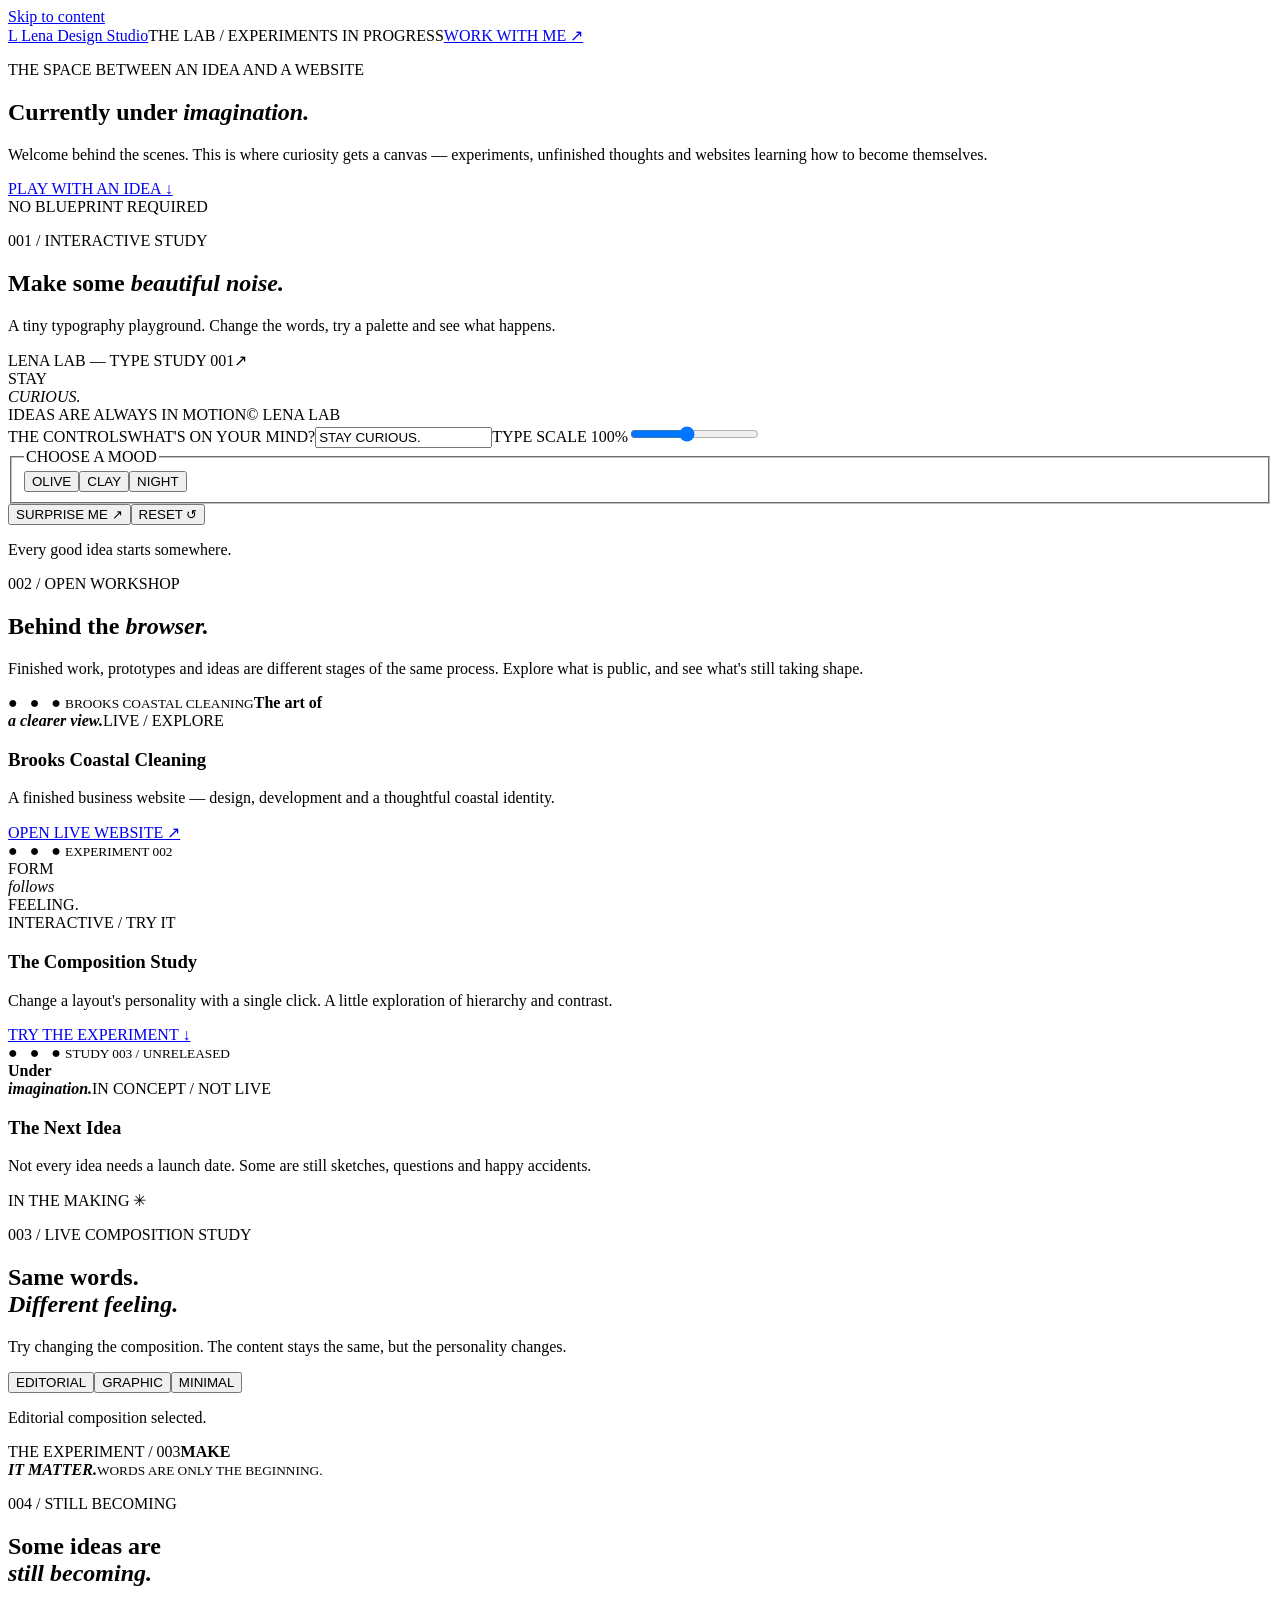
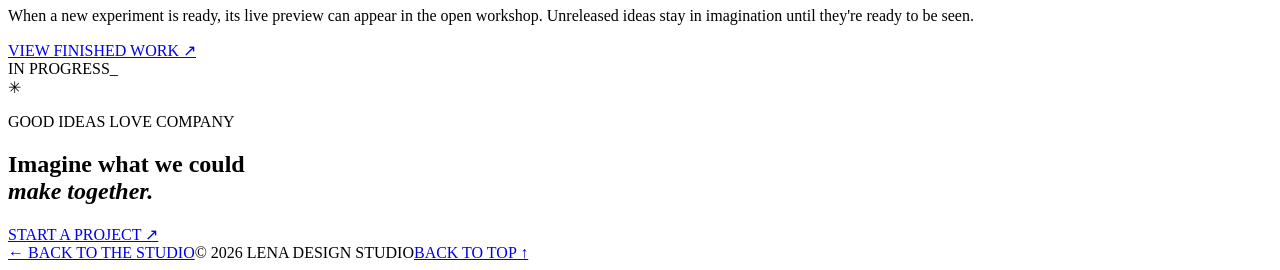
==== index.html @ 001aa15f "Add files via upload" ====
<!doctype html>
<html lang="en">
<head>
<meta charset="utf-8"><meta name="viewport" content="width=device-width,initial-scale=1"><meta name="theme-color" content="#414936">
<meta name="description" content="Lena Lab — creative experiments, works in progress and ideas under imagination.">
<title>Lena Lab — Currently under imagination.</title>
<link rel="preconnect" href="https://fonts.googleapis.com"><link rel="preconnect" href="https://fonts.gstatic.com" crossorigin>
<link href="https://fonts.googleapis.com/css2?family=DM+Sans:wght@400;500;600;700&family=Instrument+Serif:ital@0;1&display=swap" rel="stylesheet">
<link rel="stylesheet" href="lab.css"><script src="lab.js" defer></script>
</head>
<body>
<a class="skip-link" href="#main">Skip to content</a>
<header class="lab-header"><a class="back" href="../"><span class="monogram">L</span> <span>Lena Design Studio</span></a><span class="issue">THE LAB / EXPERIMENTS IN PROGRESS</span><a href="../#contact" class="hire">WORK WITH ME ↗</a></header>
<main id="main">
<section class="lab-hero"><div class="lab-hero-copy"><p class="eyebrow">THE SPACE BETWEEN AN IDEA AND A WEBSITE</p><h1>Currently under <em>imagination.</em></h1><p>Welcome behind the scenes. This is where curiosity gets a canvas — experiments, unfinished thoughts and websites learning how to become themselves.</p><a class="line-button" href="#playground">PLAY WITH AN IDEA ↓</a></div><div class="construct" aria-hidden="true"><div class="construct-base"></div><div class="construct-ring"></div><div class="construct-stripe"></div><div class="construct-quarter"></div><div class="construct-dot"></div><div class="construct-caption">NO BLUEPRINT REQUIRED</div></div></section>
<section class="experiments" id="playground"><div class="section-header"><p class="eyebrow">001 / INTERACTIVE STUDY</p><h2>Make some <em>beautiful noise.</em></h2><p>A tiny typography playground. Change the words, try a palette and see what happens.</p></div>
<div class="playground"><div class="poster-wrap"><div class="poster" id="poster" data-palette="olive"><div class="poster-top"><span>LENA LAB — TYPE STUDY 001</span><span>↗</span></div><div class="poster-circle"></div><div class="poster-word" id="posterWords">STAY<br><i>CURIOUS.</i></div><div class="poster-bottom"><span>IDEAS ARE ALWAYS IN MOTION</span><span>© LENA LAB</span></div></div></div><div class="controls"><span class="eyebrow">THE CONTROLS</span><label for="phrase">WHAT'S ON YOUR MIND?</label><input id="phrase" maxlength="42" value="STAY CURIOUS." placeholder="A little thought..."><label for="typeSize">TYPE SCALE <span id="sizeValue">100%</span></label><input id="typeSize" type="range" min="70" max="140" value="100" step="5"><fieldset><legend>CHOOSE A MOOD</legend><div class="palettes"><button type="button" class="palette is-selected" data-palette="olive" aria-pressed="true">OLIVE</button><button type="button" class="palette" data-palette="clay" aria-pressed="false">CLAY</button><button type="button" class="palette" data-palette="night" aria-pressed="false">NIGHT</button></div></fieldset><div class="controls-buttons"><button id="surprise" type="button">SURPRISE ME ↗</button><button id="reset" type="button">RESET ↺</button></div><p id="status" aria-live="polite" class="status">Every good idea starts somewhere.</p></div></div></section>
<section class="lab-gallery" id="workshop" aria-labelledby="workshop-heading"><div class="lab-gallery-top"><div><p class="eyebrow">002 / OPEN WORKSHOP</p><h2 id="workshop-heading">Behind the <em>browser.</em></h2></div><p>Finished work, prototypes and ideas are different stages of the same process. Explore what is public, and see what's still taking shape.</p></div><div class="lab-status-grid"><article class="lab-status-card"><div class="lab-status-visual live-card"><span class="lab-browser">● &nbsp; ● &nbsp; ● <small>BROOKS COASTAL CLEANING</small></span><strong>The art of<br><i>a clearer view.</i></strong><span class="lab-status-badge">LIVE / EXPLORE</span></div><h3>Brooks Coastal Cleaning</h3><p>A finished business website — design, development and a thoughtful coastal identity.</p><a href="https://www.brookscoastalcleaning.co.uk" target="_blank" rel="noopener noreferrer">OPEN LIVE WEBSITE ↗</a></article><article class="lab-status-card"><div class="lab-status-visual prototype-card"><span class="lab-browser">● &nbsp; ● &nbsp; ● <small>EXPERIMENT 002</small></span><div class="prototype-type">FORM<br><i>follows</i><br>FEELING.</div><span class="lab-status-badge">INTERACTIVE / TRY IT</span></div><h3>The Composition Study</h3><p>Change a layout's personality with a single click. A little exploration of hierarchy and contrast.</p><a href="#composition">TRY THE EXPERIMENT ↓</a></article><article class="lab-status-card"><div class="lab-status-visual imagination-card"><span class="lab-browser">● &nbsp; ● &nbsp; ● <small>STUDY 003 / UNRELEASED</small></span><div class="imagination-circle"></div><strong>Under<br><i>imagination.</i></strong><span class="lab-status-badge">IN CONCEPT / NOT LIVE</span></div><h3>The Next Idea</h3><p>Not every idea needs a launch date. Some are still sketches, questions and happy accidents.</p><span class="no-link">IN THE MAKING ✳</span></article></div></section>
<section class="composition-section" id="composition" aria-labelledby="composition-heading"><div class="composition-info"><p class="eyebrow">003 / LIVE COMPOSITION STUDY</p><h2 id="composition-heading">Same words.<br><em>Different feeling.</em></h2><p>Try changing the composition. The content stays the same, but the personality changes.</p><div class="composition-options" role="group" aria-label="Select composition"><button type="button" class="is-active" data-layout="editorial" aria-pressed="true">EDITORIAL</button><button type="button" data-layout="graphic" aria-pressed="false">GRAPHIC</button><button type="button" data-layout="minimal" aria-pressed="false">MINIMAL</button></div><p id="composition-status" class="composition-status" aria-live="polite">Editorial composition selected.</p></div><div class="composition-preview" id="composition-preview" data-layout="editorial"><span>THE EXPERIMENT / 003</span><strong>MAKE<br><i>IT MATTER.</i></strong><small>WORDS ARE ONLY THE BEGINNING.</small><div class="composition-shape"></div></div></section>
<section class="build-section"><div class="build-copy"><p class="eyebrow">004 / STILL BECOMING</p><h2>Some ideas are<br><em>still becoming.</em></h2><p>When a new experiment is ready, its live preview can appear in the open workshop. Unreleased ideas stay in imagination until they're ready to be seen.</p><a href="../#work" class="line-button">VIEW FINISHED WORK ↗</a></div><div class="build-art" aria-hidden="true"><div class="build-window"><span class="window-top"><i></i><i></i><i></i></span><span class="window-title">IN PROGRESS_</span><span class="window-bar"></span><span class="window-bar short"></span><span class="window-square"></span></div><span class="build-star">✳</span></div></section>
<section class="lab-contact"><p class="eyebrow">GOOD IDEAS LOVE COMPANY</p><h2>Imagine what we could<br><em>make together.</em></h2><a href="../#contact">START A PROJECT ↗</a></section>
</main><footer><a href="../">← BACK TO THE STUDIO</a><span>© <span id="year">2026</span> LENA DESIGN STUDIO</span><a href="#main">BACK TO TOP ↑</a></footer>
</body></html>
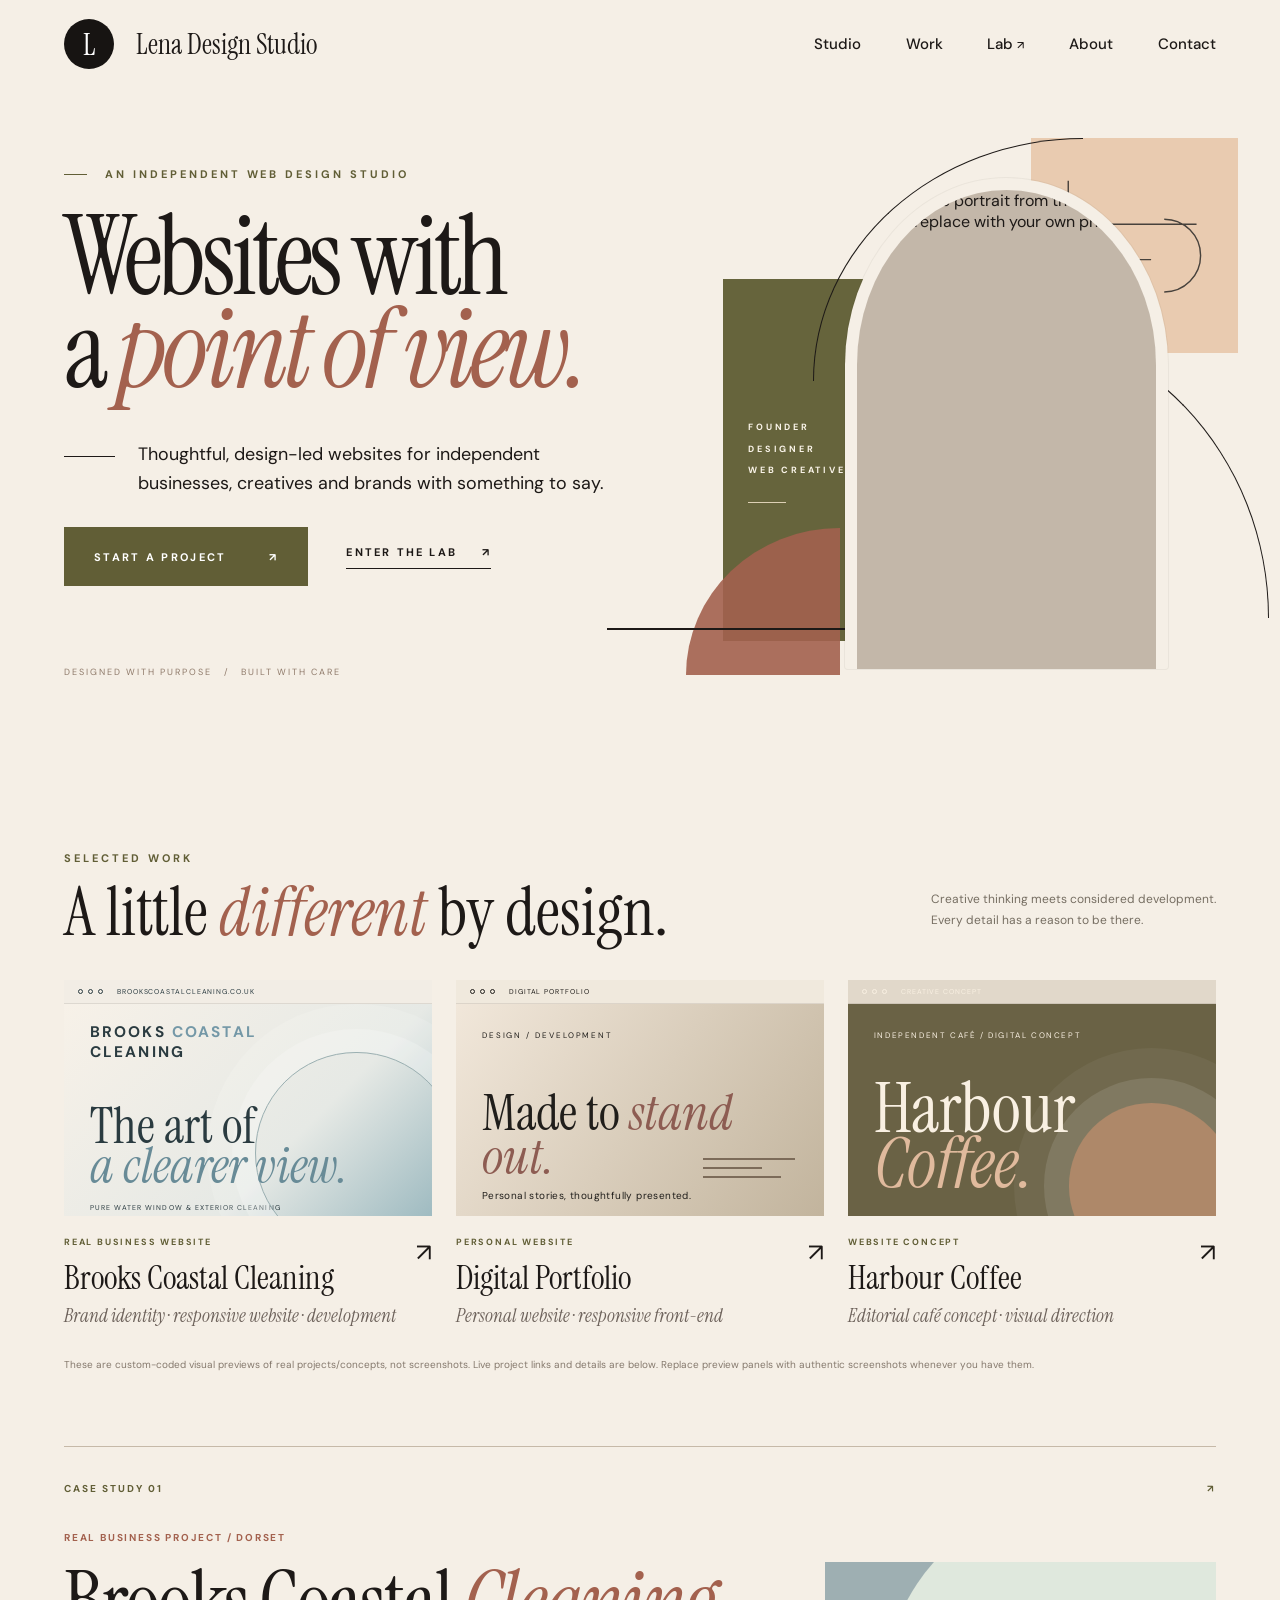
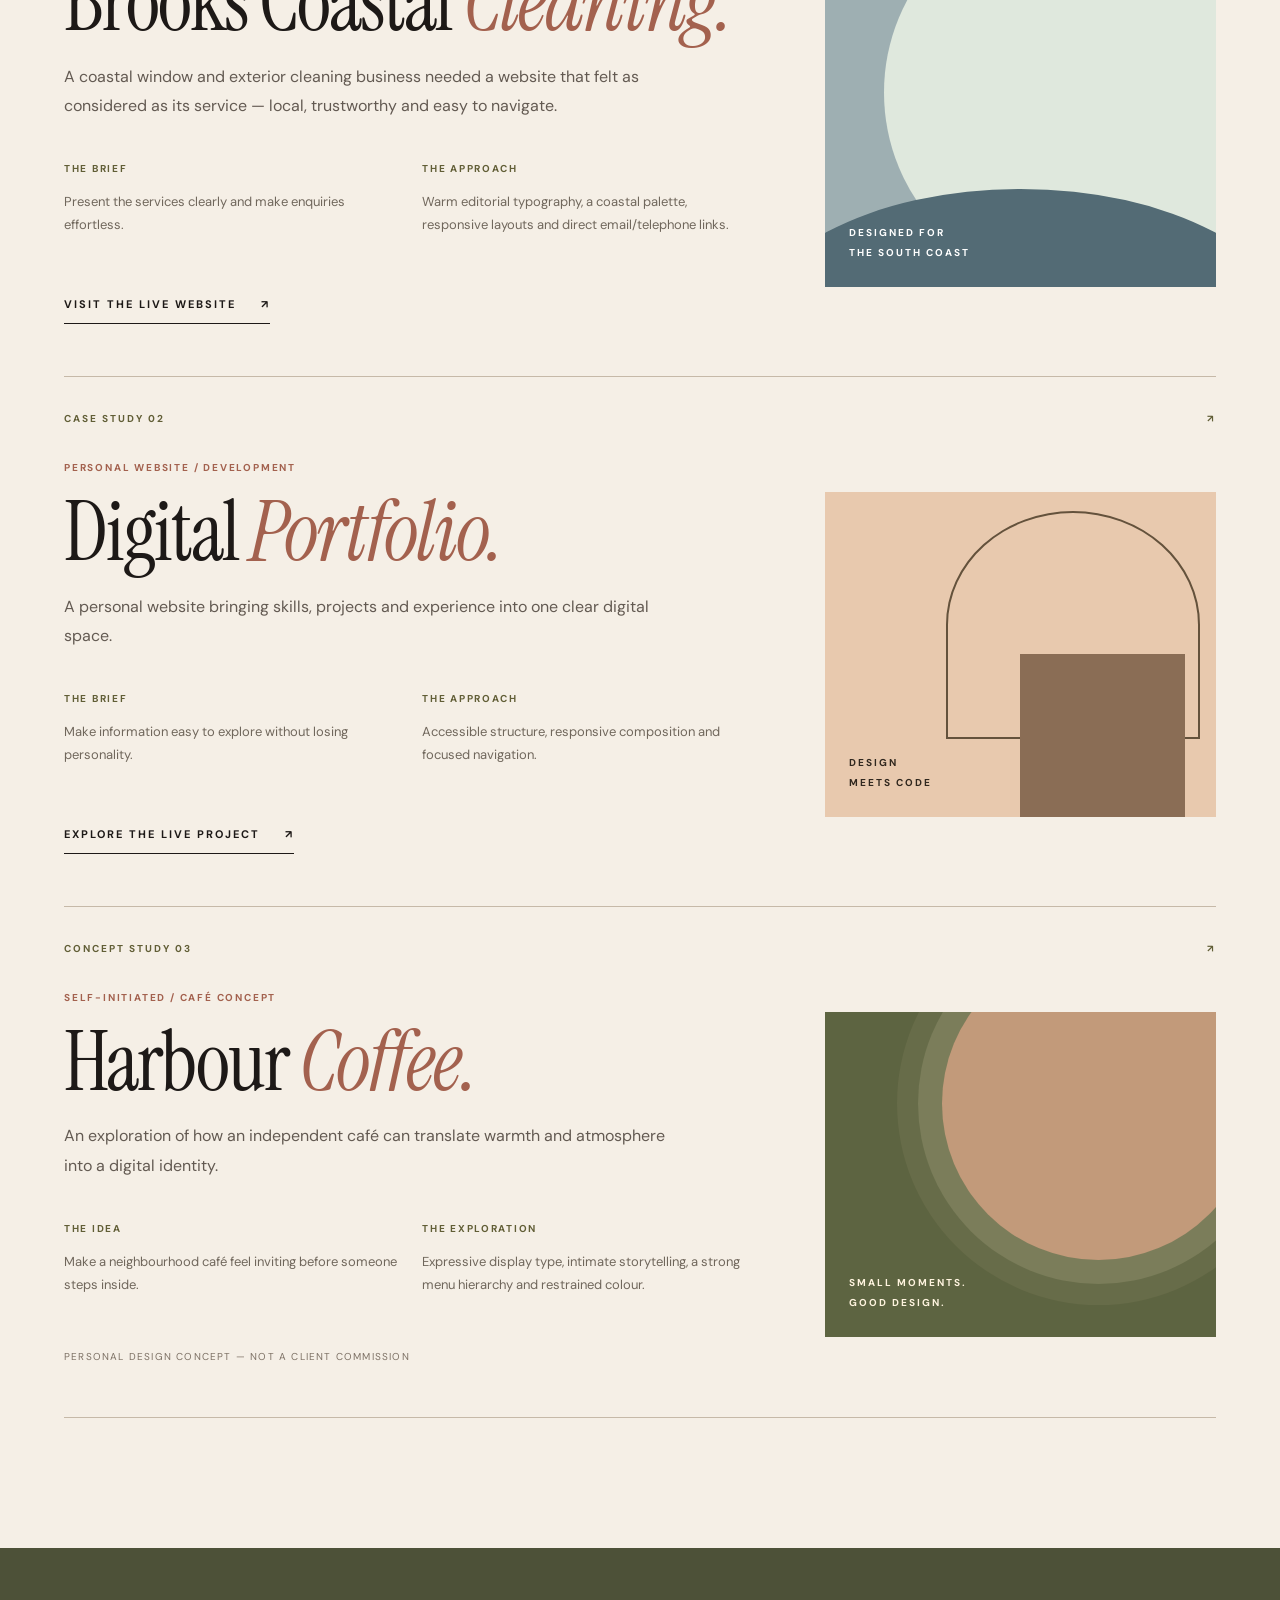
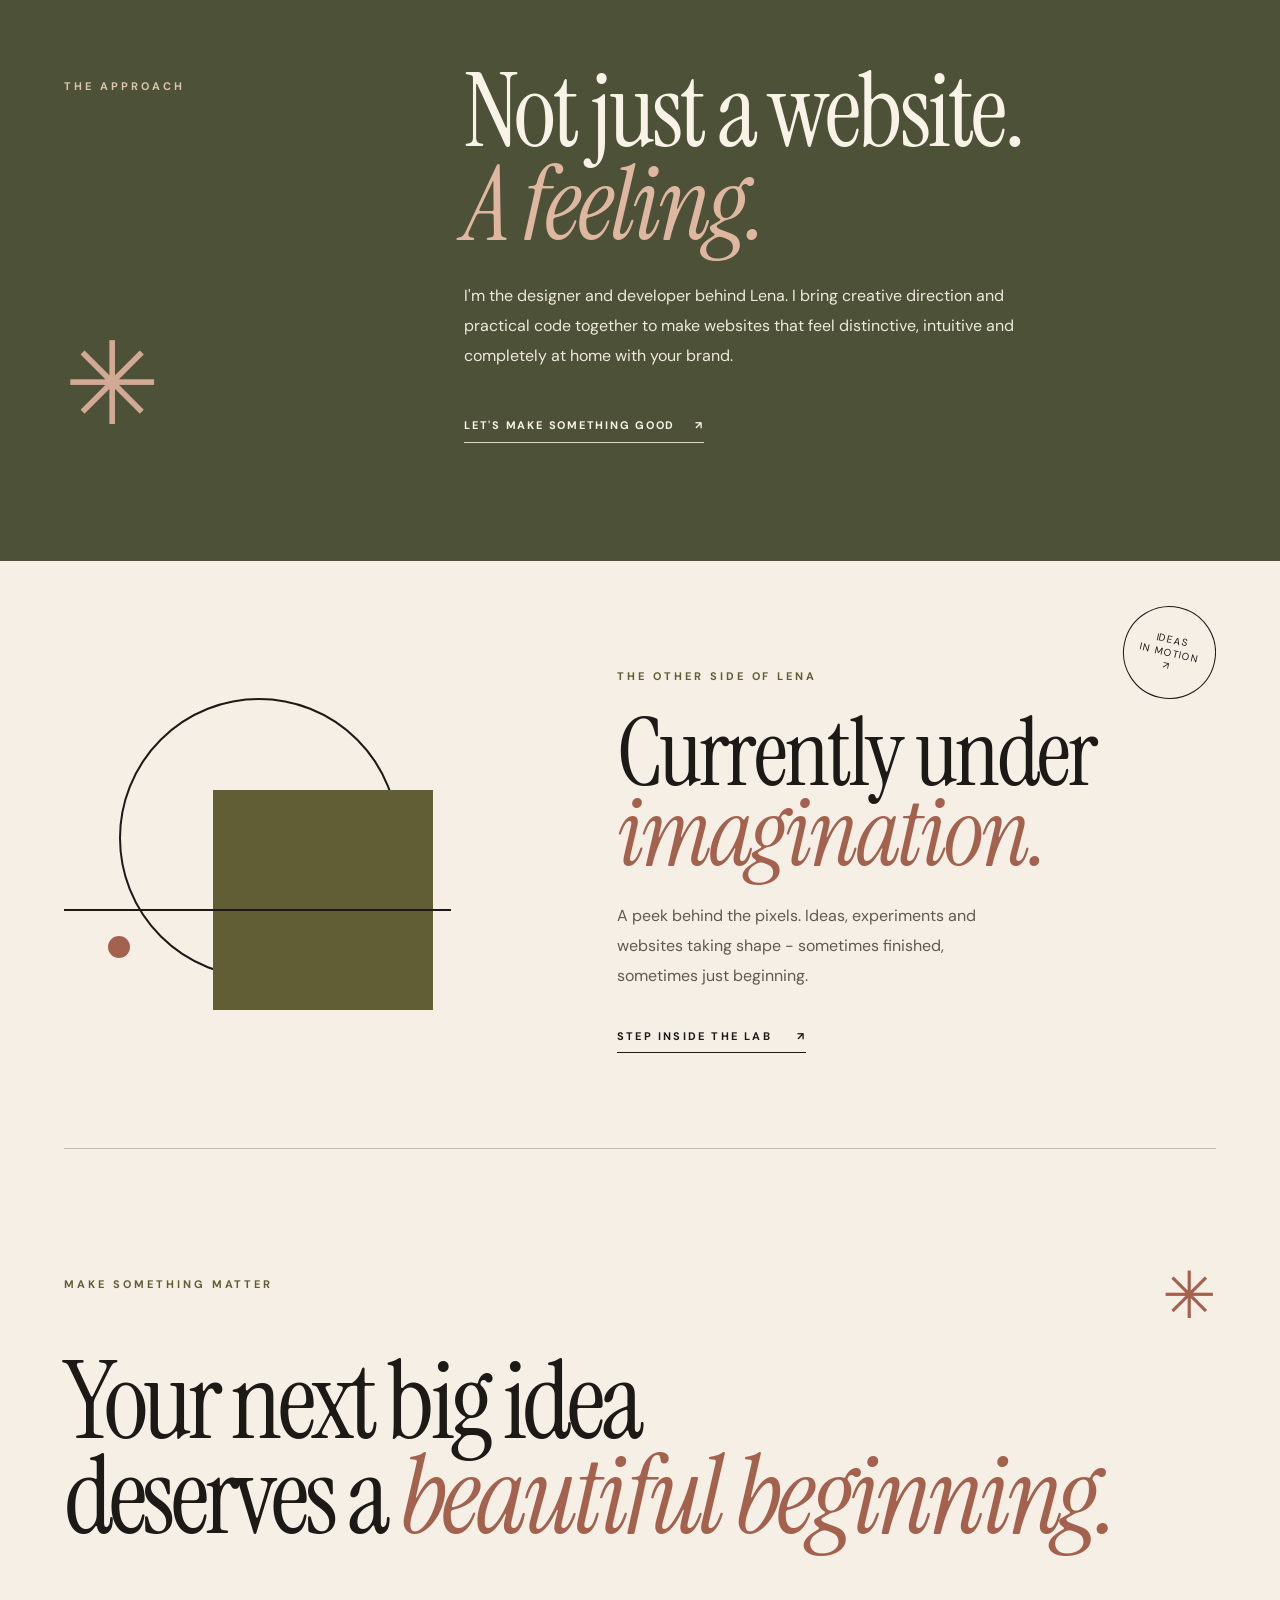
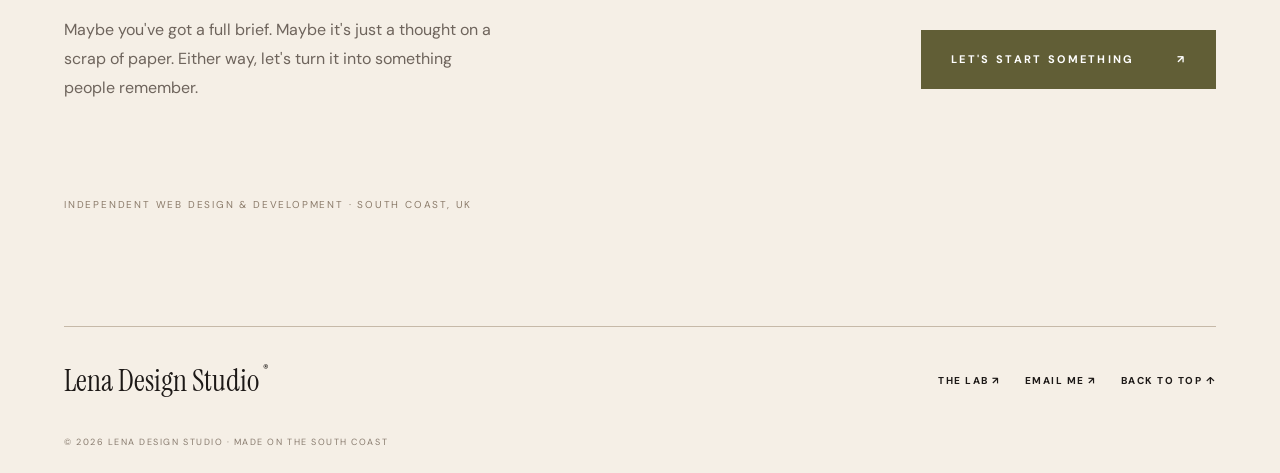
==== commit 024dd63b: "Add files via upload" ====
--- a/index.html
+++ b/index.html
@@ -1,23 +1,86 @@
 <!doctype html>
 <html lang="en">
 <head>
-<meta charset="utf-8"><meta name="viewport" content="width=device-width,initial-scale=1"><meta name="theme-color" content="#414936">
-<meta name="description" content="Lena Lab — creative experiments, works in progress and ideas under imagination.">
-<title>Lena Lab — Currently under imagination.</title>
-<link rel="preconnect" href="https://fonts.googleapis.com"><link rel="preconnect" href="https://fonts.gstatic.com" crossorigin>
-<link href="https://fonts.googleapis.com/css2?family=DM+Sans:wght@400;500;600;700&family=Instrument+Serif:ital@0;1&display=swap" rel="stylesheet">
-<link rel="stylesheet" href="lab.css"><script src="lab.js" defer></script>
+  <meta charset="utf-8">
+  <meta name="viewport" content="width=device-width,initial-scale=1">
+  <meta name="theme-color" content="#f5efe6">
+  <meta name="description" content="Lena Design Studio creates thoughtful websites with character, clarity and a point of view. Independent web design and development on the South Coast.">
+  <title>Lena Design Studio — Websites with a point of view.</title>
+  <link rel="preconnect" href="https://fonts.googleapis.com">
+  <link rel="preconnect" href="https://fonts.gstatic.com" crossorigin>
+  <link href="https://fonts.googleapis.com/css2?family=DM+Sans:wght@400;500;600;700&family=Instrument+Serif:ital@0;1&display=swap" rel="stylesheet">
+  <link rel="stylesheet" href="styles.css">
+  <script src="script.js" defer></script>
 </head>
-<body>
-<a class="skip-link" href="#main">Skip to content</a>
-<header class="lab-header"><a class="back" href="../"><span class="monogram">L</span> <span>Lena Design Studio</span></a><span class="issue">THE LAB / EXPERIMENTS IN PROGRESS</span><a href="../#contact" class="hire">WORK WITH ME ↗</a></header>
-<main id="main">
-<section class="lab-hero"><div class="lab-hero-copy"><p class="eyebrow">THE SPACE BETWEEN AN IDEA AND A WEBSITE</p><h1>Currently under <em>imagination.</em></h1><p>Welcome behind the scenes. This is where curiosity gets a canvas — experiments, unfinished thoughts and websites learning how to become themselves.</p><a class="line-button" href="#playground">PLAY WITH AN IDEA ↓</a></div><div class="construct" aria-hidden="true"><div class="construct-base"></div><div class="construct-ring"></div><div class="construct-stripe"></div><div class="construct-quarter"></div><div class="construct-dot"></div><div class="construct-caption">NO BLUEPRINT REQUIRED</div></div></section>
-<section class="experiments" id="playground"><div class="section-header"><p class="eyebrow">001 / INTERACTIVE STUDY</p><h2>Make some <em>beautiful noise.</em></h2><p>A tiny typography playground. Change the words, try a palette and see what happens.</p></div>
-<div class="playground"><div class="poster-wrap"><div class="poster" id="poster" data-palette="olive"><div class="poster-top"><span>LENA LAB — TYPE STUDY 001</span><span>↗</span></div><div class="poster-circle"></div><div class="poster-word" id="posterWords">STAY<br><i>CURIOUS.</i></div><div class="poster-bottom"><span>IDEAS ARE ALWAYS IN MOTION</span><span>© LENA LAB</span></div></div></div><div class="controls"><span class="eyebrow">THE CONTROLS</span><label for="phrase">WHAT'S ON YOUR MIND?</label><input id="phrase" maxlength="42" value="STAY CURIOUS." placeholder="A little thought..."><label for="typeSize">TYPE SCALE <span id="sizeValue">100%</span></label><input id="typeSize" type="range" min="70" max="140" value="100" step="5"><fieldset><legend>CHOOSE A MOOD</legend><div class="palettes"><button type="button" class="palette is-selected" data-palette="olive" aria-pressed="true">OLIVE</button><button type="button" class="palette" data-palette="clay" aria-pressed="false">CLAY</button><button type="button" class="palette" data-palette="night" aria-pressed="false">NIGHT</button></div></fieldset><div class="controls-buttons"><button id="surprise" type="button">SURPRISE ME ↗</button><button id="reset" type="button">RESET ↺</button></div><p id="status" aria-live="polite" class="status">Every good idea starts somewhere.</p></div></div></section>
-<section class="lab-gallery" id="workshop" aria-labelledby="workshop-heading"><div class="lab-gallery-top"><div><p class="eyebrow">002 / OPEN WORKSHOP</p><h2 id="workshop-heading">Behind the <em>browser.</em></h2></div><p>Finished work, prototypes and ideas are different stages of the same process. Explore what is public, and see what's still taking shape.</p></div><div class="lab-status-grid"><article class="lab-status-card"><div class="lab-status-visual live-card"><span class="lab-browser">● &nbsp; ● &nbsp; ● <small>BROOKS COASTAL CLEANING</small></span><strong>The art of<br><i>a clearer view.</i></strong><span class="lab-status-badge">LIVE / EXPLORE</span></div><h3>Brooks Coastal Cleaning</h3><p>A finished business website — design, development and a thoughtful coastal identity.</p><a href="https://www.brookscoastalcleaning.co.uk" target="_blank" rel="noopener noreferrer">OPEN LIVE WEBSITE ↗</a></article><article class="lab-status-card"><div class="lab-status-visual prototype-card"><span class="lab-browser">● &nbsp; ● &nbsp; ● <small>EXPERIMENT 002</small></span><div class="prototype-type">FORM<br><i>follows</i><br>FEELING.</div><span class="lab-status-badge">INTERACTIVE / TRY IT</span></div><h3>The Composition Study</h3><p>Change a layout's personality with a single click. A little exploration of hierarchy and contrast.</p><a href="#composition">TRY THE EXPERIMENT ↓</a></article><article class="lab-status-card"><div class="lab-status-visual imagination-card"><span class="lab-browser">● &nbsp; ● &nbsp; ● <small>STUDY 003 / UNRELEASED</small></span><div class="imagination-circle"></div><strong>Under<br><i>imagination.</i></strong><span class="lab-status-badge">IN CONCEPT / NOT LIVE</span></div><h3>The Next Idea</h3><p>Not every idea needs a launch date. Some are still sketches, questions and happy accidents.</p><span class="no-link">IN THE MAKING ✳</span></article></div></section>
-<section class="composition-section" id="composition" aria-labelledby="composition-heading"><div class="composition-info"><p class="eyebrow">003 / LIVE COMPOSITION STUDY</p><h2 id="composition-heading">Same words.<br><em>Different feeling.</em></h2><p>Try changing the composition. The content stays the same, but the personality changes.</p><div class="composition-options" role="group" aria-label="Select composition"><button type="button" class="is-active" data-layout="editorial" aria-pressed="true">EDITORIAL</button><button type="button" data-layout="graphic" aria-pressed="false">GRAPHIC</button><button type="button" data-layout="minimal" aria-pressed="false">MINIMAL</button></div><p id="composition-status" class="composition-status" aria-live="polite">Editorial composition selected.</p></div><div class="composition-preview" id="composition-preview" data-layout="editorial"><span>THE EXPERIMENT / 003</span><strong>MAKE<br><i>IT MATTER.</i></strong><small>WORDS ARE ONLY THE BEGINNING.</small><div class="composition-shape"></div></div></section>
-<section class="build-section"><div class="build-copy"><p class="eyebrow">004 / STILL BECOMING</p><h2>Some ideas are<br><em>still becoming.</em></h2><p>When a new experiment is ready, its live preview can appear in the open workshop. Unreleased ideas stay in imagination until they're ready to be seen.</p><a href="../#work" class="line-button">VIEW FINISHED WORK ↗</a></div><div class="build-art" aria-hidden="true"><div class="build-window"><span class="window-top"><i></i><i></i><i></i></span><span class="window-title">IN PROGRESS_</span><span class="window-bar"></span><span class="window-bar short"></span><span class="window-square"></span></div><span class="build-star">✳</span></div></section>
-<section class="lab-contact"><p class="eyebrow">GOOD IDEAS LOVE COMPANY</p><h2>Imagine what we could<br><em>make together.</em></h2><a href="../#contact">START A PROJECT ↗</a></section>
-</main><footer><a href="../">← BACK TO THE STUDIO</a><span>© <span id="year">2026</span> LENA DESIGN STUDIO</span><a href="#main">BACK TO TOP ↑</a></footer>
-</body></html>
+<body id="top">
+  <a class="skip-link" href="#main">Skip to content</a>
+  <header class="site-header frame">
+    <a class="identity" href="#top" aria-label="Lena Design Studio home"><span class="identity-monogram">L</span><span>Lena Design Studio</span></a>
+    <button class="menu-toggle" type="button" aria-controls="primary-nav" aria-expanded="false" aria-label="Toggle navigation"><span></span><span></span></button>
+    <nav id="primary-nav" class="primary-nav" aria-label="Main navigation">
+      <a href="#studio">Studio</a><a href="#work">Work</a><a href="lab/">Lab <span aria-hidden="true">↗</span></a><a href="#about">About</a><a href="#contact">Contact</a>
+    </nav>
+  </header>
+
+  <main id="main">
+    <section class="hero frame" id="studio" aria-labelledby="hero-title">
+      <div class="hero-copy">
+        <p class="eyebrow"><span class="eyebrow-line"></span> An independent web design studio</p>
+        <h1 id="hero-title">Websites with <br>a <em>point of view.</em></h1>
+        <p class="hero-intro"><span class="intro-rule" aria-hidden="true"></span><span>Thoughtful, design-led websites for independent businesses, creatives and brands with something to say.</span></p>
+        <div class="hero-actions">
+          <a class="solid-button" href="#contact">START A PROJECT <span aria-hidden="true">↗</span></a>
+          <a class="underlined-link" href="lab/">ENTER THE LAB <span aria-hidden="true">↗</span></a>
+        </div>
+        <p class="hero-index">DESIGNED WITH PURPOSE &nbsp; / &nbsp; BUILT WITH CARE</p>
+      </div>
+
+      <div class="hero-art motion-art" aria-label="Portrait and abstract architectural shapes">
+        <div class="art-tan" aria-hidden="true"><svg viewBox="0 0 180 180"><path d="M25 26V104H107M65 69H152M120 64a36 36 0 1 1 0 72"/><circle cx="67" cy="142" r="5"/></svg></div>
+        <div class="art-olive"><span>FOUNDER<br>DESIGNER<br>WEB CREATIVE</span><i></i></div>
+        <div class="art-rust" aria-hidden="true"></div>
+        <div class="art-arc art-arc-one" aria-hidden="true"></div>
+        <div class="art-arc art-arc-two" aria-hidden="true"></div>
+        <div class="art-line" aria-hidden="true"></div>
+        <div class="portrait-shell"><img src="assets/portrait.webp" alt="Illustrative portrait from the concept design; replace with your own photo" width="330" height="444" fetchpriority="high"></div>
+      </div>
+    </section>
+
+    <section class="work-section frame" id="work" aria-labelledby="work-heading">
+      <div class="section-top"><div><p class="eyebrow">SELECTED WORK</p><h2 id="work-heading">A little <em>different</em> by design.</h2></div><p class="section-aside">Creative thinking meets considered development.<br>Every detail has a reason to be there.</p></div>
+      <div class="projects-grid upgraded-projects">
+        <a class="project-card" href="#case-brooks" aria-label="Read the Brooks Coastal Cleaning case study">
+          <div class="project-image preview-coastal">
+            <div class="mini-browser"><span></span><span></span><span></span><small>BROOKSCOASTALCLEANING.CO.UK</small></div>
+            <div class="mini-coastal-content"><div class="mini-wordmark">BROOKS <span>COASTAL</span> CLEANING</div><div class="mini-sea-line"></div><strong>The art of<br><i>a clearer view.</i></strong><small>PURE WATER WINDOW & EXTERIOR CLEANING</small></div>
+            <span class="project-overlay">DISCOVER THE PROJECT ↗</span>
+          </div>
+          <div class="project-meta"><div><p>REAL BUSINESS WEBSITE</p><h3>Brooks Coastal Cleaning</h3><span>Brand identity · responsive website · development</span></div><span class="project-arrow" aria-hidden="true">↗</span></div>
+        </a>
+        <a class="project-card" href="#case-portfolio" aria-label="Read the digital portfolio case study">
+          <div class="project-image preview-portfolio"><div class="mini-browser"><span></span><span></span><span></span><small>DIGITAL PORTFOLIO</small></div><div class="mini-portfolio-content"><small>DESIGN / DEVELOPMENT</small><strong>Made to <i>stand out.</i></strong><p>Personal stories, thoughtfully presented.</p><div class="mini-lines"><b></b><b></b><b></b></div></div><span class="project-overlay">DISCOVER THE PROJECT ↗</span></div>
+          <div class="project-meta"><div><p>PERSONAL WEBSITE</p><h3>Digital Portfolio</h3><span>Personal website · responsive front-end</span></div><span class="project-arrow" aria-hidden="true">↗</span></div>
+        </a>
+        <a class="project-card" href="#case-harbour" aria-label="Read about the Harbour Coffee concept">
+          <div class="project-image preview-coffee"><div class="mini-browser"><span></span><span></span><span></span><small>CREATIVE CONCEPT</small></div><div class="mini-coffee-content"><small>INDEPENDENT CAFÉ / DIGITAL CONCEPT</small><strong>Harbour<br><i>Coffee.</i></strong><div class="coffee-orb" aria-hidden="true"></div><span>TAKE A MOMENT, STAY A WHILE.</span></div><span class="project-overlay">DISCOVER THE CONCEPT ↗</span></div>
+          <div class="project-meta"><div><p>WEBSITE CONCEPT</p><h3>Harbour Coffee</h3><span>Editorial café concept · visual direction</span></div><span class="project-arrow" aria-hidden="true">↗</span></div>
+        </a>
+      </div>
+      <p class="work-footnote">These are custom-coded visual previews of real projects/concepts, not screenshots. Live project links and details are below. Replace preview panels with authentic screenshots whenever you have them.</p>
+      <div class="case-studies" aria-label="Selected project case studies">
+        <article class="case-study" id="case-brooks"><div class="case-number">CASE STUDY 01 <span>↗</span></div><div class="case-main"><div><span class="case-kicker">REAL BUSINESS PROJECT / DORSET</span><h3>Brooks Coastal <em>Cleaning.</em></h3><p class="case-summary">A coastal window and exterior cleaning business needed a website that felt as considered as its service — local, trustworthy and easy to navigate.</p><div class="case-facts"><div><b>THE BRIEF</b><p>Present the services clearly and make enquiries effortless.</p></div><div><b>THE APPROACH</b><p>Warm editorial typography, a coastal palette, responsive layouts and direct email/telephone links.</p></div></div><a class="case-link" href="https://www.brookscoastalcleaning.co.uk" target="_blank" rel="noopener noreferrer">VISIT THE LIVE WEBSITE <span aria-hidden="true">↗</span></a></div><div class="case-art case-art-coastal"><span>DESIGNED FOR<br>THE SOUTH COAST</span><div class="case-sun"></div><div class="case-wave"></div></div></div></article>
+        <article class="case-study" id="case-portfolio"><div class="case-number">CASE STUDY 02 <span>↗</span></div><div class="case-main"><div><span class="case-kicker">PERSONAL WEBSITE / DEVELOPMENT</span><h3>Digital <em>Portfolio.</em></h3><p class="case-summary">A personal website bringing skills, projects and experience into one clear digital space.</p><div class="case-facts"><div><b>THE BRIEF</b><p>Make information easy to explore without losing personality.</p></div><div><b>THE APPROACH</b><p>Accessible structure, responsive composition and focused navigation.</p></div></div><a class="case-link" href="https://jasments.github.io/Jasmins-CV-new/" target="_blank" rel="noopener noreferrer">EXPLORE THE LIVE PROJECT <span aria-hidden="true">↗</span></a></div><div class="case-art case-art-portfolio"><span>DESIGN<br>MEETS CODE</span><div class="case-outline"></div><div class="case-solid"></div></div></div></article>
+        <article class="case-study" id="case-harbour"><div class="case-number">CONCEPT STUDY 03 <span>↗</span></div><div class="case-main"><div><span class="case-kicker">SELF-INITIATED / CAFÉ CONCEPT</span><h3>Harbour <em>Coffee.</em></h3><p class="case-summary">An exploration of how an independent café can translate warmth and atmosphere into a digital identity.</p><div class="case-facts"><div><b>THE IDEA</b><p>Make a neighbourhood café feel inviting before someone steps inside.</p></div><div><b>THE EXPLORATION</b><p>Expressive display type, intimate storytelling, a strong menu hierarchy and restrained colour.</p></div></div><span class="case-concept">PERSONAL DESIGN CONCEPT — NOT A CLIENT COMMISSION</span></div><div class="case-art case-art-coffee"><span>SMALL MOMENTS.<br>GOOD DESIGN.</span><div class="case-coffee-circle"></div></div></div></article>
+      </div>
+    </section>
+
+    <section class="manifesto" id="about" aria-labelledby="about-title"><div class="frame manifesto-inner"><div class="manifesto-label"><p class="eyebrow">THE APPROACH</p><span class="asterisk" aria-hidden="true">✳</span></div><div><h2 id="about-title">Not just a website.<br><em>A feeling.</em></h2><p>I'm the designer and developer behind Lena. I bring creative direction and practical code together to make websites that feel distinctive, intuitive and completely at home with your brand.</p><a href="#contact" class="manifesto-link">LET'S MAKE SOMETHING GOOD <span aria-hidden="true">↗</span></a></div></div></section>
+
+    <section class="lab-teaser frame" aria-labelledby="lab-title"><div class="lab-abstract motion-art" aria-hidden="true"><span class="abstract-ring"></span><span class="abstract-square"></span><span class="abstract-dot"></span><span class="abstract-line"></span></div><div class="lab-teaser-copy"><p class="eyebrow">THE OTHER SIDE OF LENA</p><h2 id="lab-title">Currently under<br><em>imagination.</em></h2><p>A peek behind the pixels. Ideas, experiments and websites taking shape - sometimes finished, sometimes just beginning.</p><a class="underlined-link" href="lab/">STEP INSIDE THE LAB <span aria-hidden="true">↗</span></a></div><div class="lab-stamp" aria-hidden="true">IDEAS<br>IN MOTION<br>↗</div></section>
+
+    <section class="contact-section frame" id="contact" aria-labelledby="contact-title"><div class="contact-head"><p class="eyebrow">MAKE SOMETHING MATTER</p><span class="contact-mark" aria-hidden="true">✳</span></div><h2 id="contact-title">Your next big idea<br>deserves a <em>beautiful beginning.</em></h2><div class="contact-bottom"><p>Maybe you've got a full brief. Maybe it's just a thought on a scrap of paper. Either way, let's turn it into something people remember.</p><a class="solid-button" href="mailto:lenadesignstudios@gmail.com?subject=Let%27s%20make%20a%20website">LET'S START SOMETHING <span aria-hidden="true">↗</span></a></div><p class="contact-foot">INDEPENDENT WEB DESIGN & DEVELOPMENT · SOUTH COAST, UK</p></section>
+  </main>
+
+  <footer class="footer frame"><a class="footer-identity" href="#top">Lena Design Studio<span>®</span></a><div class="footer-links"><a href="lab/">THE LAB ↗</a><a href="mailto:lenadesignstudios@gmail.com">EMAIL ME ↗</a><a href="#top">BACK TO TOP ↑</a></div><p>© <span id="year">2026</span> LENA DESIGN STUDIO · MADE ON THE SOUTH COAST</p></footer>
+</body>
+</html>
--- a/styles.css
+++ b/styles.css
@@ -0,0 +1,28 @@
+:root{--paper:#f5efe6;--ink:#1d1917;--olive:#615e36;--rust:#a3614e;--peach:#e9c5af;--line:#c6b9a8;--sans:'DM Sans',Arial,sans-serif;--serif:'Instrument Serif',Georgia,serif}
+*{box-sizing:border-box}html{scroll-behavior:smooth}body{margin:0;background:var(--paper);color:var(--ink);font-family:var(--sans);-webkit-font-smoothing:antialiased}a{color:inherit;text-decoration:none}button{font:inherit}img{max-width:100%;display:block}a:focus-visible,button:focus-visible{outline:2px solid var(--rust);outline-offset:5px}.frame{width:min(1510px,90%);margin-inline:auto}.skip-link{position:absolute;transform:translateY(-160%);z-index:20;background:white;padding:1rem}.skip-link:focus{transform:translateY(0)}.site-header{display:flex;align-items:center;justify-content:space-between;min-height:88px;gap:30px}.identity{display:flex;align-items:center;gap:22px;font:clamp(24px,2.2vw,34px) var(--serif);white-space:nowrap}.identity-monogram{width:50px;aspect-ratio:1;border-radius:50%;display:grid;place-items:center;background:#171412;color:white;font:30px var(--serif)}.primary-nav{display:flex;align-items:center;gap:clamp(22px,3.5vw,60px);font-size:15px;font-weight:500}.primary-nav a{transition:color .2s}.primary-nav a:hover{color:var(--rust)}.primary-nav a span{font-size:.75em}.menu-toggle{display:none}
+.eyebrow{font-size:11px;font-weight:700;letter-spacing:.27em;line-height:1.7;color:var(--olive);text-transform:uppercase}.hero{display:grid;grid-template-columns:54% 46%;min-height:660px;align-items:center;position:relative;padding-block:50px 90px}.hero-copy{position:relative;z-index:4}.eyebrow-line{display:inline-block;vertical-align:middle;width:23px;border-top:1px solid var(--olive);margin-right:12px}.hero h1{font:normal clamp(87px,8.6vw,157px)/.84 var(--serif);letter-spacing:-.044em;margin:28px 0 44px;max-width:950px;white-space:nowrap}.hero h1 em{color:var(--rust);font-weight:400}.hero-intro{display:flex;align-items:flex-start;gap:23px;max-width:560px;font-size:clamp(15px,1.4vw,19px);line-height:1.6}.intro-rule{width:51px;min-width:51px;margin-top:16px;border-top:1px solid var(--ink)}.hero-actions{display:flex;align-items:center;gap:clamp(25px,3vw,55px);flex-wrap:wrap;margin-top:30px}.solid-button{display:inline-flex;justify-content:center;align-items:center;gap:42px;min-height:59px;padding:17px 30px;background:var(--olive);color:#fff;letter-spacing:.21em;font-size:11px;font-weight:700;transition:background .25s,transform .25s}.solid-button:hover{background:#302f24;transform:translateY(-3px)}.underlined-link{display:inline-flex;gap:25px;align-items:center;border-bottom:1px solid var(--ink);padding-bottom:9px;letter-spacing:.2em;font-size:11px;font-weight:700;transition:color .2s}.underlined-link:hover{color:var(--rust)}.hero-index{letter-spacing:.22em;font-size:9px;color:#8f7a6a;margin-top:80px}.hero-art{height:565px;position:relative;z-index:2;min-width:0}.art-tan{position:absolute;width:39%;height:38%;right:-4%;top:0;background:#e8c5a7;opacity:.85}.art-tan svg{position:absolute;width:88%;height:88%;inset:6%;fill:none;stroke:#28231e;stroke-width:1.4}.art-tan circle{fill:#28231e;stroke:none}.art-olive{position:absolute;left:7%;top:25%;width:51%;height:64%;background:#66643c;display:flex;flex-direction:column;justify-content:center;align-items:flex-start;padding:18px 25px}.art-olive span{font-size:9px;color:#faf4e9;letter-spacing:.31em;line-height:2.4;font-weight:700}.art-olive i{width:38px;border-top:1px solid #ddd0b5;margin-top:20px}.art-rust{position:absolute;left:0;bottom:5%;width:29%;height:26%;background:var(--rust);border-radius:100% 0 0 0;opacity:.9}.art-arc{position:absolute;border:1.7px solid var(--ink);pointer-events:none}.art-arc-one{width:51%;height:43%;left:24%;top:0;border-right:0;border-bottom:0;border-radius:100% 0 0 0}.art-arc-two{right:-10%;top:32%;width:54%;height:53%;border-left:0;border-bottom:0;border-radius:0 100% 0 0}.art-line{position:absolute;left:-15%;bottom:13%;width:73%;border-top:2px solid var(--ink)}.portrait-shell{position:absolute;right:9%;top:7%;height:87%;width:61%;border:12px solid var(--paper);border-bottom:0;border-radius:50% 50% 3px 3px/38% 38% 3px 3px;overflow:hidden;background:#c3b7a9;box-shadow:0 0 0 1px rgba(52,41,31,.05)}.portrait-shell img{width:100%;height:100%;object-fit:cover;object-position:center top}
+.work-section{padding:45px 0 130px}.section-top{display:flex;justify-content:space-between;gap:40px;align-items:end;margin-bottom:36px}.section-top h2{font:normal clamp(44px,5.2vw,82px)/.95 var(--serif);margin:13px 0 0}.section-top h2 em,.lab-teaser h2 em,.contact-section h2 em{color:var(--rust)}.section-aside{max-width:310px;font-size:12px;line-height:1.8;color:#766e62}.projects-grid{display:grid;grid-template-columns:repeat(3,minmax(0,1fr));gap:24px}.project-image{position:relative;aspect-ratio:1.56;overflow:hidden;background:#d5cabb}.project-image img{height:100%;width:100%;object-fit:cover;transition:transform .5s ease}.project-card:hover .project-image img{transform:scale(1.06)}.project-overlay{position:absolute;inset:auto 0 0;background:linear-gradient(transparent,rgba(0,0,0,.58));color:white;letter-spacing:.18em;font-size:10px;padding:40px 20px 20px;opacity:0;transition:opacity .25s}.project-card:hover .project-overlay,.project-card:focus-visible .project-overlay{opacity:1}.project-meta{display:flex;justify-content:space-between;gap:10px;padding:20px 0}.project-meta p{font-weight:700;font-size:9px;letter-spacing:.2em;color:var(--olive);margin:0 0 8px}.project-meta h3{font:normal clamp(25px,2.6vw,41px) var(--serif);margin:0 0 4px}.project-meta div>span{font:italic 19px var(--serif);color:#6d625b}.project-arrow{font-size:25px}.work-footnote{color:#85796d;font-size:10px;margin:10px 0 0}
+.manifesto{background:#4d5138;color:#f8f2e7}.manifesto-inner{display:grid;grid-template-columns:33% 67%;padding-block:118px;gap:20px}.manifesto .eyebrow{color:#dbc5a9}.manifesto-label{display:flex;justify-content:space-between;flex-direction:column}.asterisk{font-size:115px;color:#d2a994;line-height:1}.manifesto h2{font:normal clamp(68px,8vw,130px)/.9 var(--serif);letter-spacing:-.03em;margin:0 0 30px}.manifesto h2 em{color:#dfb7a0}.manifesto p:not(.eyebrow){max-width:580px;line-height:1.9;font-size:16px;color:#eee9dc}.manifesto-link{display:inline-flex;gap:20px;padding-block:10px;border-bottom:1px solid #e5d5c1;margin-top:20px;font-size:11px;letter-spacing:.16em;font-weight:700}
+.lab-teaser{min-height:560px;position:relative;display:grid;grid-template-columns:48% 52%;align-items:center;padding-block:95px;overflow:hidden}.lab-abstract{position:relative;height:340px}.abstract-ring{position:absolute;width:280px;height:280px;left:10%;top:4%;border:2px solid var(--ink);border-radius:50%}.abstract-square{position:absolute;width:220px;height:220px;left:27%;top:31%;background:var(--olive)}.abstract-dot{position:absolute;width:22px;height:22px;border-radius:50%;background:var(--rust);left:8%;top:74%}.abstract-line{position:absolute;width:70%;border-top:2px solid var(--ink);top:66%;left:0}.lab-teaser-copy{z-index:1}.lab-teaser h2{font:normal clamp(72px,7.4vw,124px)/.85 var(--serif);letter-spacing:-.03em;margin:27px 0}.lab-teaser-copy>p:not(.eyebrow){font-size:16px;line-height:1.9;max-width:410px;color:#605950;margin-bottom:32px}.lab-stamp{position:absolute;right:0;top:45px;width:93px;height:93px;border-radius:50%;border:1px solid var(--ink);font-size:10px;letter-spacing:.1em;display:grid;place-items:center;text-align:center;transform:rotate(13deg)}
+.contact-section{border-top:1px solid var(--line);padding-block:115px}.contact-section h2{font:normal clamp(85px,10vw,158px)/.8 var(--serif);letter-spacing:-.04em;margin:25px 0 55px}.contact-bottom{display:flex;align-items:center;justify-content:space-between;gap:30px}.contact-bottom p{max-width:430px;font-size:16px;line-height:1.8;color:#6e645c}.footer{padding:34px 0 25px;border-top:1px solid var(--line);display:flex;align-items:center;justify-content:space-between;flex-wrap:wrap;gap:24px}.footer-identity{font:30px var(--serif)}.footer-identity span{font:11px var(--sans);vertical-align:top;margin-left:4px}.footer-links{display:flex;gap:24px;font-size:10px;letter-spacing:.15em;font-weight:700}.footer>p{flex-basis:100%;font-size:9px;letter-spacing:.17em;color:#887b6e;margin:12px 0 0}
+@media(min-width:1550px){.hero{min-height:730px}.hero-art{height:620px}}@media(max-width:1140px){.hero{grid-template-columns:55% 45%;min-height:620px}.hero h1{font-size:clamp(76px,8.7vw,120px)}.hero-art{height:460px}.portrait-shell{width:66%;right:5%}.hero-index{margin-top:50px}.art-olive span{font-size:8px}.section-aside{max-width:250px}}
+@media(max-width:800px){.site-header{min-height:78px}.menu-toggle{display:flex;width:44px;height:42px;background:transparent;border:1px solid var(--line);flex-direction:column;justify-content:center;gap:7px;align-items:center;cursor:pointer;z-index:11}.menu-toggle span{width:20px;border-top:1px solid var(--ink)}.primary-nav{display:none;position:absolute;z-index:10;left:0;right:0;top:78px;padding:24px 6%;background:var(--paper);box-shadow:0 17px 20px #24201c13;flex-direction:column;align-items:start;gap:19px}.primary-nav.is-open{display:flex}.hero{display:flex;flex-direction:column;align-items:stretch;padding-top:55px;gap:35px}.hero h1{font-size:clamp(79px,12vw,122px)}.hero-art{height:470px;width:min(560px,100%);align-self:center}.hero-index{margin-top:40px}.section-top{align-items:start;flex-direction:column;gap:5px}.projects-grid{gap:14px}.project-meta h3{font-size:29px}.manifesto-inner{grid-template-columns:1fr;gap:25px}.asterisk{display:none}.lab-teaser{grid-template-columns:40% 60%}.lab-teaser h2{font-size:clamp(60px,8.5vw,90px)}.abstract-ring{width:200px;height:200px}.abstract-square{width:160px;height:160px}}
+@media(max-width:620px){.frame{width:89%}.identity{font-size:25px;gap:12px}.identity-monogram{width:40px;font-size:24px}.hero{padding-top:45px;padding-bottom:65px}.hero h1{font-size:clamp(65px,13.8vw,100px);line-height:.88;white-space:normal;margin:25px 0}.hero h1 br{display:none}.hero-intro{font-size:15px}.intro-rule{width:26px;min-width:26px}.hero-actions{gap:22px}.solid-button{padding:16px 20px;gap:18px;font-size:10px}.underlined-link{font-size:10px}.hero-art{height:400px}.portrait-shell{width:66%;right:7%;height:82%;top:9%;border-width:8px}.art-olive{left:2%;height:57%;top:31%;width:58%}.art-olive span{font-size:7px}.art-tan{right:0}.art-rust{bottom:8%}.hero-index{font-size:8px;letter-spacing:.14em}.work-section{padding-block:35px 70px}.section-top h2{font-size:55px}.projects-grid{grid-template-columns:1fr;gap:29px}.project-image{aspect-ratio:1.56}.project-meta h3{font-size:37px}.project-overlay{opacity:1}.manifesto-inner{padding-block:80px}.manifesto h2{font-size:74px}.manifesto p:not(.eyebrow){font-size:14px}.lab-teaser{grid-template-columns:1fr;padding-block:35px 85px;gap:10px}.lab-abstract{height:190px;order:2;opacity:.75}.abstract-ring{width:160px;height:160px;left:25%}.abstract-square{height:120px;width:120px;left:42%}.lab-teaser-copy{order:1}.lab-teaser h2{font-size:75px}.lab-stamp{right:4%;top:auto;bottom:35px}.contact-section{padding-block:80px}.contact-section h2{font-size:85px}.contact-bottom{flex-direction:column;align-items:start}.footer{align-items:start;flex-direction:column}.footer-links{flex-wrap:wrap;gap:14px}}
+@media(max-width:380px){.hero h1{font-size:63px}.hero-art{height:340px}.lab-teaser h2{font-size:64px}.contact-section h2{font-size:70px}}
+@media(prefers-reduced-motion:reduce){html{scroll-behavior:auto}*,*:before,*:after{animation-duration:.01ms!important;transition-duration:.01ms!important}}
+
+/* POINT OF VIEW — REFINEMENT LAYER */
+body::before{content:"";position:fixed;inset:0;pointer-events:none;z-index:50;opacity:.12;background-image:url("assets/paper-grain.svg");background-size:200px 200px;mix-blend-mode:multiply}
+.hero-art .art-arc-one,.hero-art .art-arc-two,.hero-art .art-rust,.hero-art .art-tan,.lab-abstract .abstract-ring,.lab-abstract .abstract-dot{will-change:transform;animation:shape-breathe 9s ease-in-out infinite alternate}
+.hero-art .art-rust,.lab-abstract .abstract-dot{animation-delay:-3s;animation-duration:11s}.hero-art .art-tan{animation-delay:-5s;animation-duration:13s}.hero-art .art-arc-two{animation-delay:-2s;animation-duration:12s}
+@keyframes shape-breathe{from{transform:translate3d(0,0,0) rotate(0)}to{transform:translate3d(0,-10px,0) rotate(1.5deg)}}
+.project-card{transition:transform .35s ease}.project-card:hover{transform:translateY(-5px)}.project-image{isolation:isolate}.project-overlay{z-index:4}.project-card:focus-visible .project-overlay{opacity:1}
+.mini-browser{height:24px;display:flex;align-items:center;gap:5px;padding:0 14px;position:relative;z-index:2;background:rgba(247,242,233,.72);border-bottom:1px solid rgba(43,35,25,.1)}.mini-browser>span{width:5px;height:5px;border:1px solid currentColor;border-radius:50%}.mini-browser small{font-size:7px;letter-spacing:.13em;margin-left:9px;white-space:nowrap;overflow:hidden;text-overflow:ellipsis}
+.preview-coastal{background:#e6e4dc;color:#2a3b40}.mini-coastal-content{height:calc(100% - 24px);padding:5% 7%;background:linear-gradient(135deg,#f7f1e8 0%,#e6e9e5 63%,#9fbbc1 100%);position:relative;overflow:hidden}.mini-wordmark{font-size:clamp(11px,1.2vw,18px);font-weight:700;letter-spacing:.14em;max-width:240px}.mini-wordmark span{color:#7498a7}.mini-coastal-content strong{display:block;font:normal clamp(31px,3.9vw,64px)/.8 var(--serif);margin-top:14%;position:relative;z-index:2}.mini-coastal-content strong i{color:#688b97}.mini-coastal-content>small{font-size:7px;letter-spacing:.15em;display:block;margin-top:17px}.mini-sea-line{position:absolute;right:-7%;bottom:-18%;width:55%;aspect-ratio:1;border:1px solid #9bb0b2;border-radius:50%;box-shadow:0 0 0 23px #ffffff30,0 0 0 48px #ffffff21}
+.preview-portfolio{background:#ded3bf;color:#201e1b}.mini-portfolio-content{padding:5% 7%;height:calc(100% - 24px);position:relative;background:linear-gradient(125deg,#f1e7da,#c2b49d)}.mini-portfolio-content small{font-size:8px;letter-spacing:.24em}.mini-portfolio-content strong{font:normal clamp(34px,4vw,68px)/.86 var(--serif);display:block;max-width:360px;margin-top:15%}.mini-portfolio-content strong i{color:#8d5c52}.mini-portfolio-content p{font-size:10px;letter-spacing:.04em}.mini-lines{display:flex;flex-direction:column;gap:7px;position:absolute;right:8%;bottom:18%;width:25%}.mini-lines b{height:2px;background:#7c6b59}.mini-lines b:nth-child(2){width:65%}.mini-lines b:nth-child(3){width:85%}
+.preview-coffee{background:#a8987a;color:#f9f0e2}.mini-coffee-content{height:calc(100% - 24px);padding:5% 7%;background:#6a6245;position:relative;overflow:hidden}.mini-coffee-content small,.mini-coffee-content span{font-size:8px;letter-spacing:.2em;position:relative;z-index:2}.mini-coffee-content strong{display:block;font:normal clamp(45px,5.5vw,88px)/.78 var(--serif);position:relative;z-index:2;margin-top:12%}.mini-coffee-content strong i{color:#e0ba9d}.mini-coffee-content span{display:block;margin-top:12%}.coffee-orb{position:absolute;width:45%;aspect-ratio:1;border-radius:50%;background:#ae8869;right:-5%;bottom:-25%;box-shadow:0 0 0 25px #ffffff1b,0 0 0 55px #ffffff0c}
+.case-studies{margin-top:75px;border-top:1px solid var(--line)}.case-study{border-bottom:1px solid var(--line);scroll-margin-top:25px;padding:35px 0 52px}.case-number{display:flex;justify-content:space-between;font-size:10px;color:var(--olive);letter-spacing:.2em;font-weight:700}.case-main{display:grid;grid-template-columns:1.15fr .65fr;align-items:center;gap:6%;margin-top:30px}.case-kicker{font-size:10px;letter-spacing:.18em;color:var(--rust);font-weight:700}.case-main h3{font:normal clamp(55px,6.5vw,100px)/.9 var(--serif);letter-spacing:-.025em;margin:19px 0 22px}.case-main h3 em{color:var(--rust)}.case-summary{font-size:16px;line-height:1.85;max-width:610px;color:#635a52}.case-facts{display:grid;grid-template-columns:1fr 1fr;gap:25px;max-width:700px;margin:35px 0}.case-facts b{font-size:10px;letter-spacing:.17em;color:var(--olive)}.case-facts p{font-size:13px;line-height:1.8;color:#70675c}.case-link{display:inline-flex;align-items:center;gap:25px;border-bottom:1px solid var(--ink);padding:12px 0;font-size:11px;font-weight:700;letter-spacing:.18em;transition:gap .2s,color .2s}.case-link:hover{gap:35px;color:var(--rust)}.case-concept{font-size:10px;letter-spacing:.12em;color:#7d7165}.case-art{height:325px;position:relative;overflow:hidden;padding:24px;display:flex;align-items:flex-end}.case-art>span{position:relative;z-index:2;font-size:10px;font-weight:700;letter-spacing:.2em;line-height:2}.case-art-coastal{background:#9eafb2;color:white}.case-sun{position:absolute;right:-15%;top:-20%;width:100%;aspect-ratio:1;border-radius:50%;background:#dfe8dd}.case-wave{position:absolute;left:-20%;bottom:-60%;width:140%;height:90%;border-radius:50% 50% 0 0;background:#536b75}.case-art-portfolio{background:#e8c9ae;color:#30271e}.case-outline{width:65%;height:70%;border:2px solid #64523c;border-radius:50% 50% 0 0;position:absolute;top:6%;right:4%}.case-solid{width:42%;height:50%;background:#8a6d55;position:absolute;bottom:0;right:8%}.case-art-coffee{background:#5d6441;color:#fff4df}.case-coffee-circle{width:80%;aspect-ratio:1;background:#c29a7a;border-radius:50%;position:absolute;right:-10%;top:-20%;box-shadow:0 0 0 24px #f1dfc124,0 0 0 45px #f1dfc110}
+.contact-section{position:relative}.contact-head{display:flex;justify-content:space-between;align-items:start}.contact-mark{font-size:65px;line-height:1;color:var(--rust)}.contact-section h2{font-size:clamp(76px,8.4vw,135px);max-width:1250px;line-height:.89}.contact-foot{font-size:10px;color:#8b7b6a;letter-spacing:.18em;margin:80px 0 0}
+@media(max-width:800px){.case-main{grid-template-columns:1fr .8fr;gap:4%}.case-art{height:270px}.case-main h3{font-size:clamp(53px,8vw,80px)}}
+@media(max-width:620px){.mini-coastal-content strong{font-size:clamp(46px,12vw,73px)}.mini-portfolio-content strong{font-size:clamp(50px,11vw,78px)}.mini-coffee-content strong{font-size:clamp(66px,16vw,95px)}.case-studies{margin-top:45px}.case-main{display:flex;flex-direction:column;align-items:stretch}.case-main h3{font-size:70px}.case-art{height:220px;order:-1;margin-bottom:25px}.case-facts{gap:15px;margin:24px 0}.case-summary{font-size:14px}.contact-section h2{font-size:clamp(63px,12.5vw,85px)}.contact-mark{font-size:48px}.contact-foot{margin-top:50px}}
+@media(prefers-reduced-motion:reduce){.hero-art .art-arc-one,.hero-art .art-arc-two,.hero-art .art-rust,.hero-art .art-tan,.lab-abstract .abstract-ring,.lab-abstract .abstract-dot{animation:none!important}}
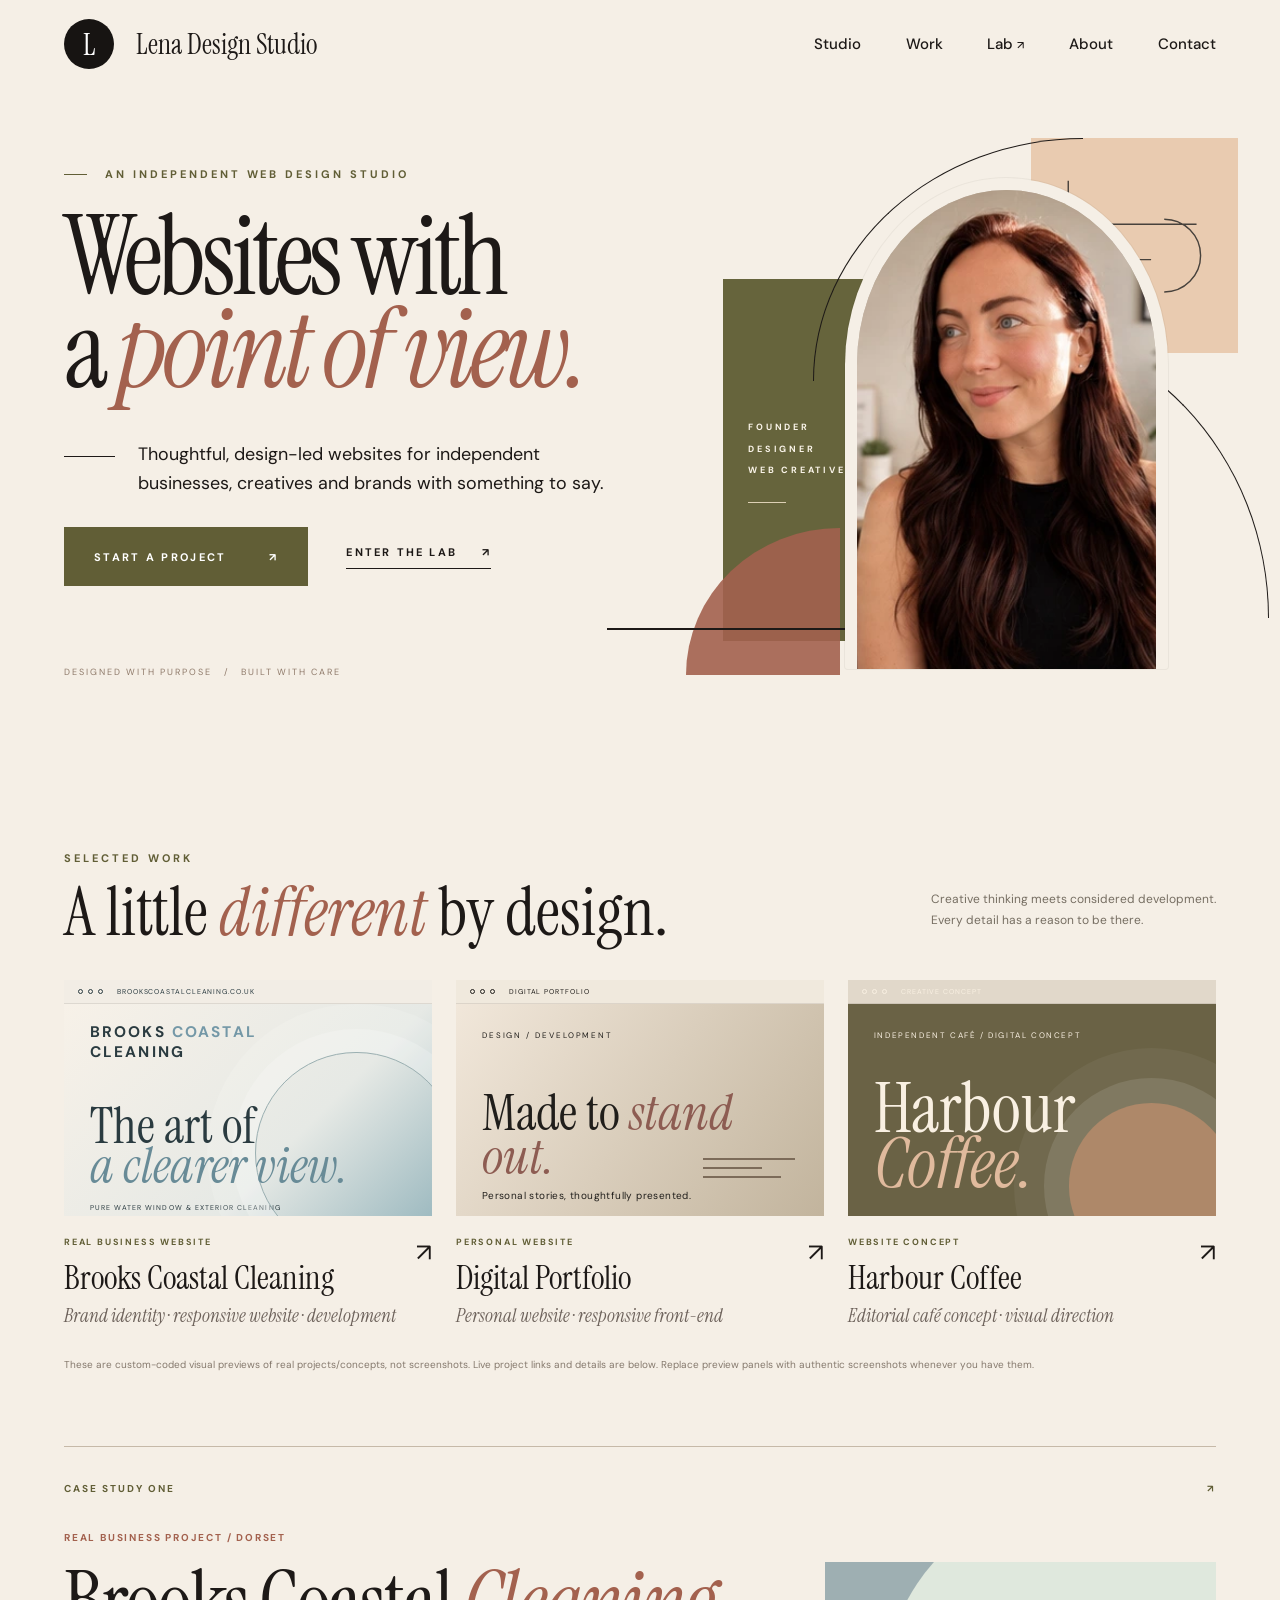
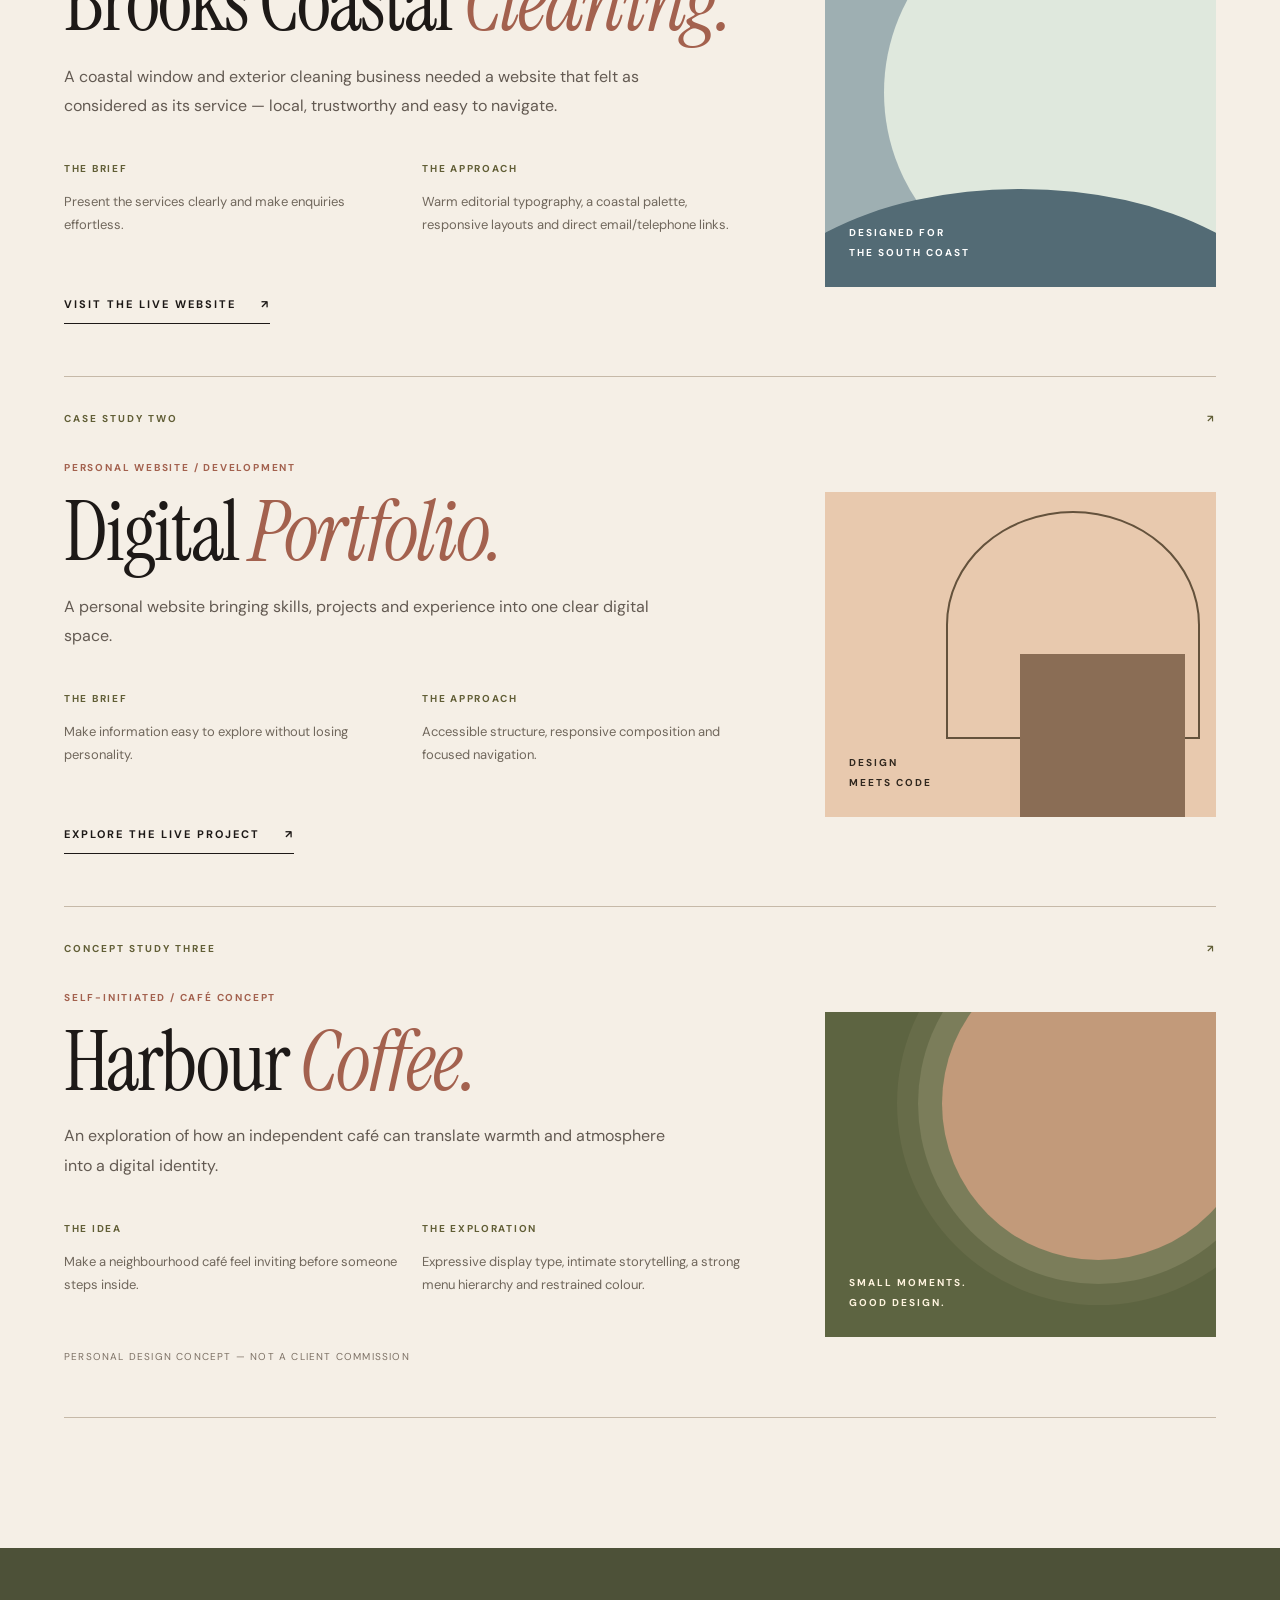
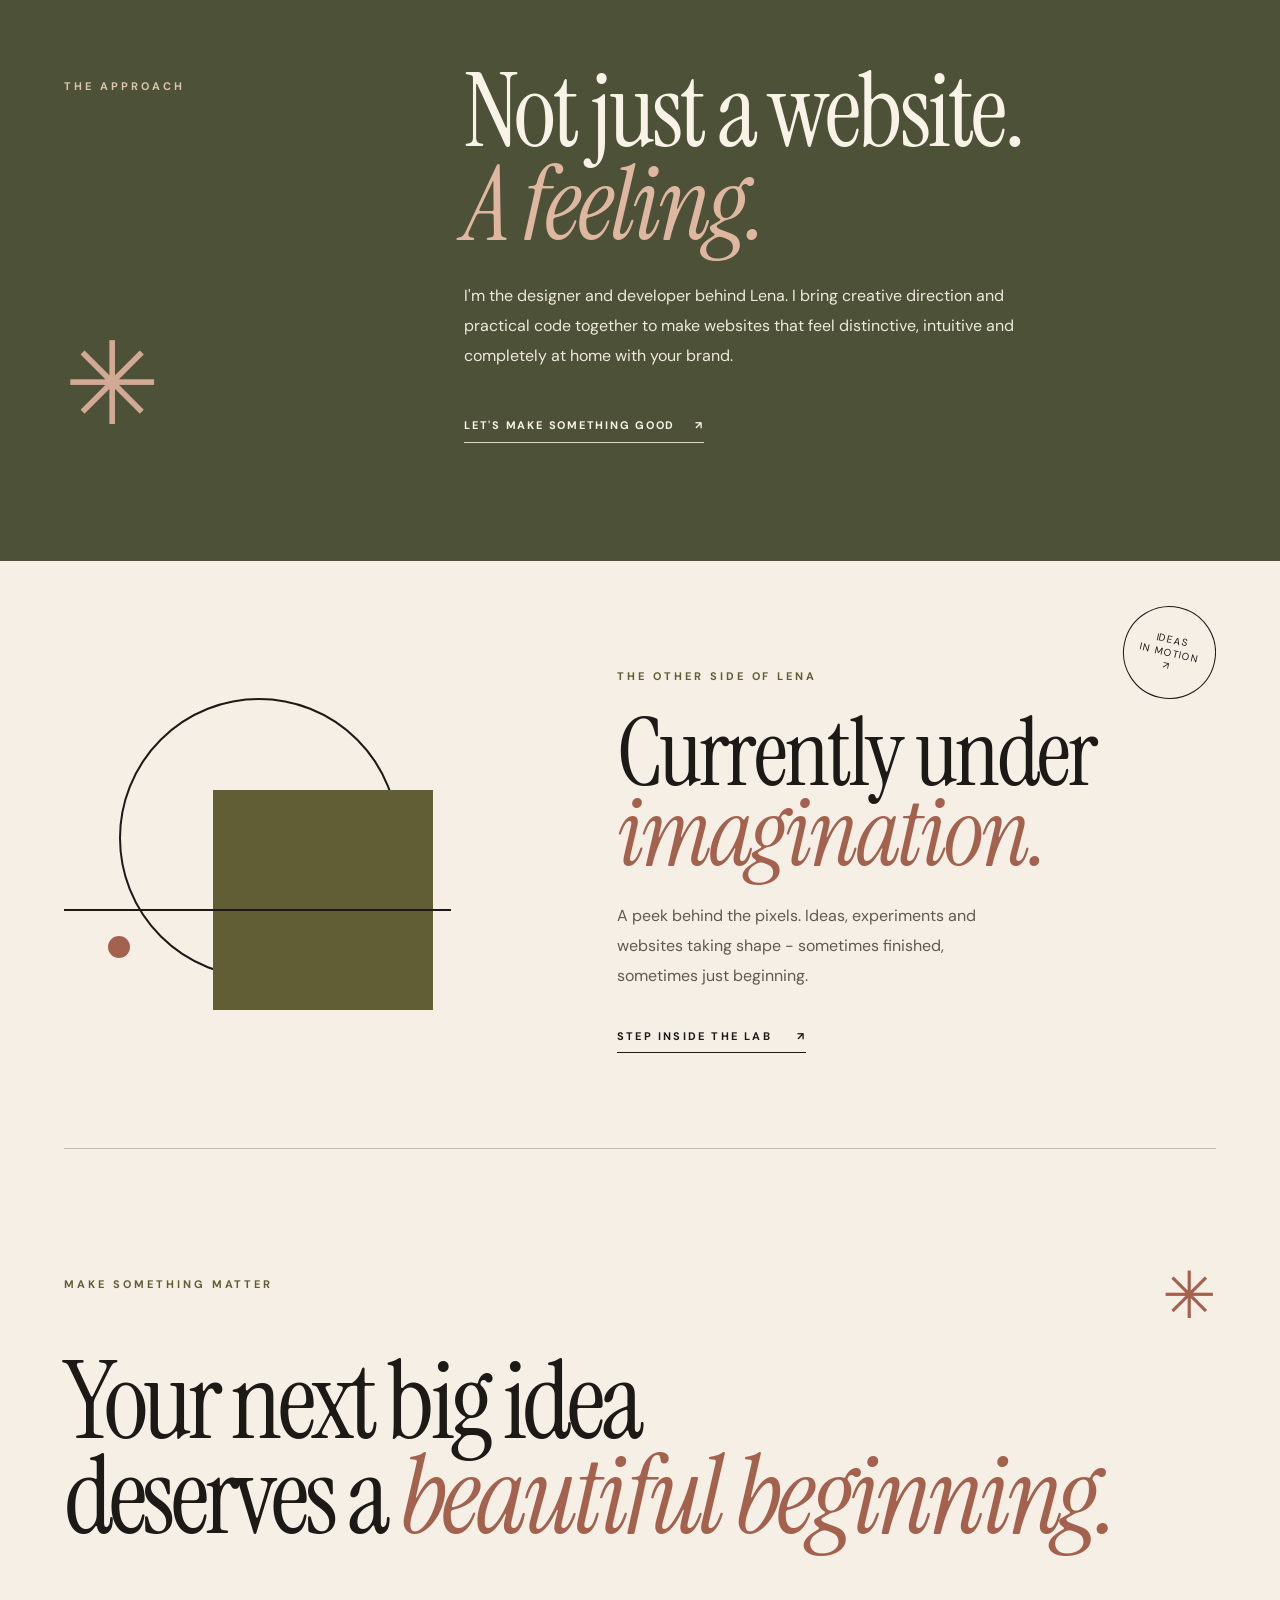
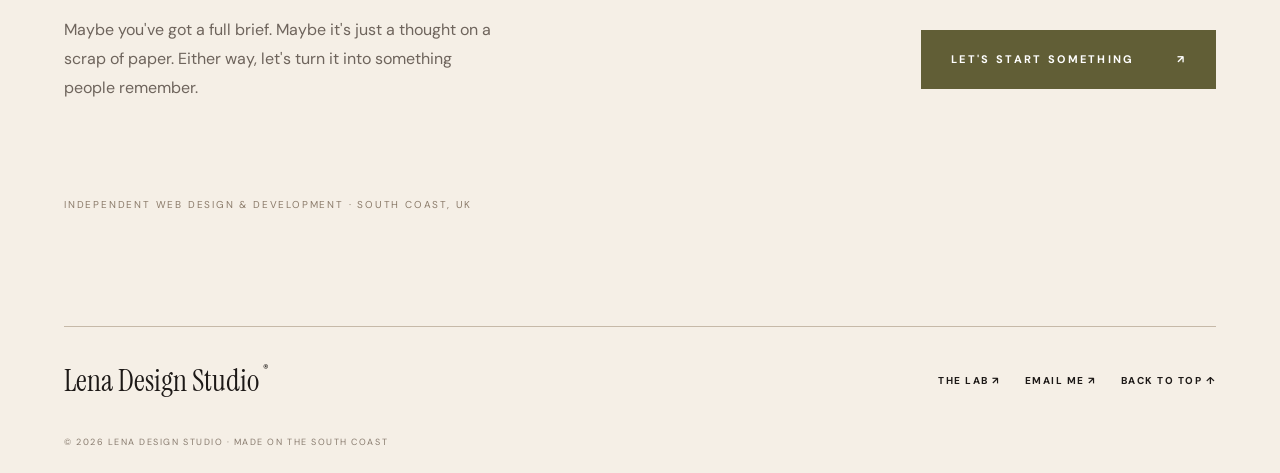
==== commit 416ab8da: "Update case study titles and IDs in index.html" ====
--- a/index.html
+++ b/index.html
@@ -68,9 +68,9 @@
       </div>
       <p class="work-footnote">These are custom-coded visual previews of real projects/concepts, not screenshots. Live project links and details are below. Replace preview panels with authentic screenshots whenever you have them.</p>
       <div class="case-studies" aria-label="Selected project case studies">
-        <article class="case-study" id="case-brooks"><div class="case-number">CASE STUDY 01 <span>↗</span></div><div class="case-main"><div><span class="case-kicker">REAL BUSINESS PROJECT / DORSET</span><h3>Brooks Coastal <em>Cleaning.</em></h3><p class="case-summary">A coastal window and exterior cleaning business needed a website that felt as considered as its service — local, trustworthy and easy to navigate.</p><div class="case-facts"><div><b>THE BRIEF</b><p>Present the services clearly and make enquiries effortless.</p></div><div><b>THE APPROACH</b><p>Warm editorial typography, a coastal palette, responsive layouts and direct email/telephone links.</p></div></div><a class="case-link" href="https://www.brookscoastalcleaning.co.uk" target="_blank" rel="noopener noreferrer">VISIT THE LIVE WEBSITE <span aria-hidden="true">↗</span></a></div><div class="case-art case-art-coastal"><span>DESIGNED FOR<br>THE SOUTH COAST</span><div class="case-sun"></div><div class="case-wave"></div></div></div></article>
-        <article class="case-study" id="case-portfolio"><div class="case-number">CASE STUDY 02 <span>↗</span></div><div class="case-main"><div><span class="case-kicker">PERSONAL WEBSITE / DEVELOPMENT</span><h3>Digital <em>Portfolio.</em></h3><p class="case-summary">A personal website bringing skills, projects and experience into one clear digital space.</p><div class="case-facts"><div><b>THE BRIEF</b><p>Make information easy to explore without losing personality.</p></div><div><b>THE APPROACH</b><p>Accessible structure, responsive composition and focused navigation.</p></div></div><a class="case-link" href="https://jasments.github.io/Jasmins-CV-new/" target="_blank" rel="noopener noreferrer">EXPLORE THE LIVE PROJECT <span aria-hidden="true">↗</span></a></div><div class="case-art case-art-portfolio"><span>DESIGN<br>MEETS CODE</span><div class="case-outline"></div><div class="case-solid"></div></div></div></article>
-        <article class="case-study" id="case-harbour"><div class="case-number">CONCEPT STUDY 03 <span>↗</span></div><div class="case-main"><div><span class="case-kicker">SELF-INITIATED / CAFÉ CONCEPT</span><h3>Harbour <em>Coffee.</em></h3><p class="case-summary">An exploration of how an independent café can translate warmth and atmosphere into a digital identity.</p><div class="case-facts"><div><b>THE IDEA</b><p>Make a neighbourhood café feel inviting before someone steps inside.</p></div><div><b>THE EXPLORATION</b><p>Expressive display type, intimate storytelling, a strong menu hierarchy and restrained colour.</p></div></div><span class="case-concept">PERSONAL DESIGN CONCEPT — NOT A CLIENT COMMISSION</span></div><div class="case-art case-art-coffee"><span>SMALL MOMENTS.<br>GOOD DESIGN.</span><div class="case-coffee-circle"></div></div></div></article>
+        <article class="case-study" id="case-brooks"><div class="case-number">CASE STUDY ONE <span>↗</span></div><div class="case-main"><div><span class="case-kicker">REAL BUSINESS PROJECT / DORSET</span><h3>Brooks Coastal <em>Cleaning.</em></h3><p class="case-summary">A coastal window and exterior cleaning business needed a website that felt as considered as its service — local, trustworthy and easy to navigate.</p><div class="case-facts"><div><b>THE BRIEF</b><p>Present the services clearly and make enquiries effortless.</p></div><div><b>THE APPROACH</b><p>Warm editorial typography, a coastal palette, responsive layouts and direct email/telephone links.</p></div></div><a class="case-link" href="https://www.brookscoastalcleaning.co.uk" target="_blank" rel="noopener noreferrer">VISIT THE LIVE WEBSITE <span aria-hidden="true">↗</span></a></div><div class="case-art case-art-coastal"><span>DESIGNED FOR<br>THE SOUTH COAST</span><div class="case-sun"></div><div class="case-wave"></div></div></div></article>
+        <article class="case-study" id="case-portfolio"><div class="case-number">CASE STUDY TWO <span>↗</span></div><div class="case-main"><div><span class="case-kicker">PERSONAL WEBSITE / DEVELOPMENT</span><h3>Digital <em>Portfolio.</em></h3><p class="case-summary">A personal website bringing skills, projects and experience into one clear digital space.</p><div class="case-facts"><div><b>THE BRIEF</b><p>Make information easy to explore without losing personality.</p></div><div><b>THE APPROACH</b><p>Accessible structure, responsive composition and focused navigation.</p></div></div><a class="case-link" href="https://jasments.github.io/Jasmins-CV-new/" target="_blank" rel="noopener noreferrer">EXPLORE THE LIVE PROJECT <span aria-hidden="true">↗</span></a></div><div class="case-art case-art-portfolio"><span>DESIGN<br>MEETS CODE</span><div class="case-outline"></div><div class="case-solid"></div></div></div></article>
+        <article class="case-study" id="case-harbour"><div class="case-number">CONCEPT STUDY THREE <span>↗</span></div><div class="case-main"><div><span class="case-kicker">SELF-INITIATED / CAFÉ CONCEPT</span><h3>Harbour <em>Coffee.</em></h3><p class="case-summary">An exploration of how an independent café can translate warmth and atmosphere into a digital identity.</p><div class="case-facts"><div><b>THE IDEA</b><p>Make a neighbourhood café feel inviting before someone steps inside.</p></div><div><b>THE EXPLORATION</b><p>Expressive display type, intimate storytelling, a strong menu hierarchy and restrained colour.</p></div></div><span class="case-concept">PERSONAL DESIGN CONCEPT — NOT A CLIENT COMMISSION</span></div><div class="case-art case-art-coffee"><span>SMALL MOMENTS.<br>GOOD DESIGN.</span><div class="case-coffee-circle"></div></div></div></article>
       </div>
     </section>
 
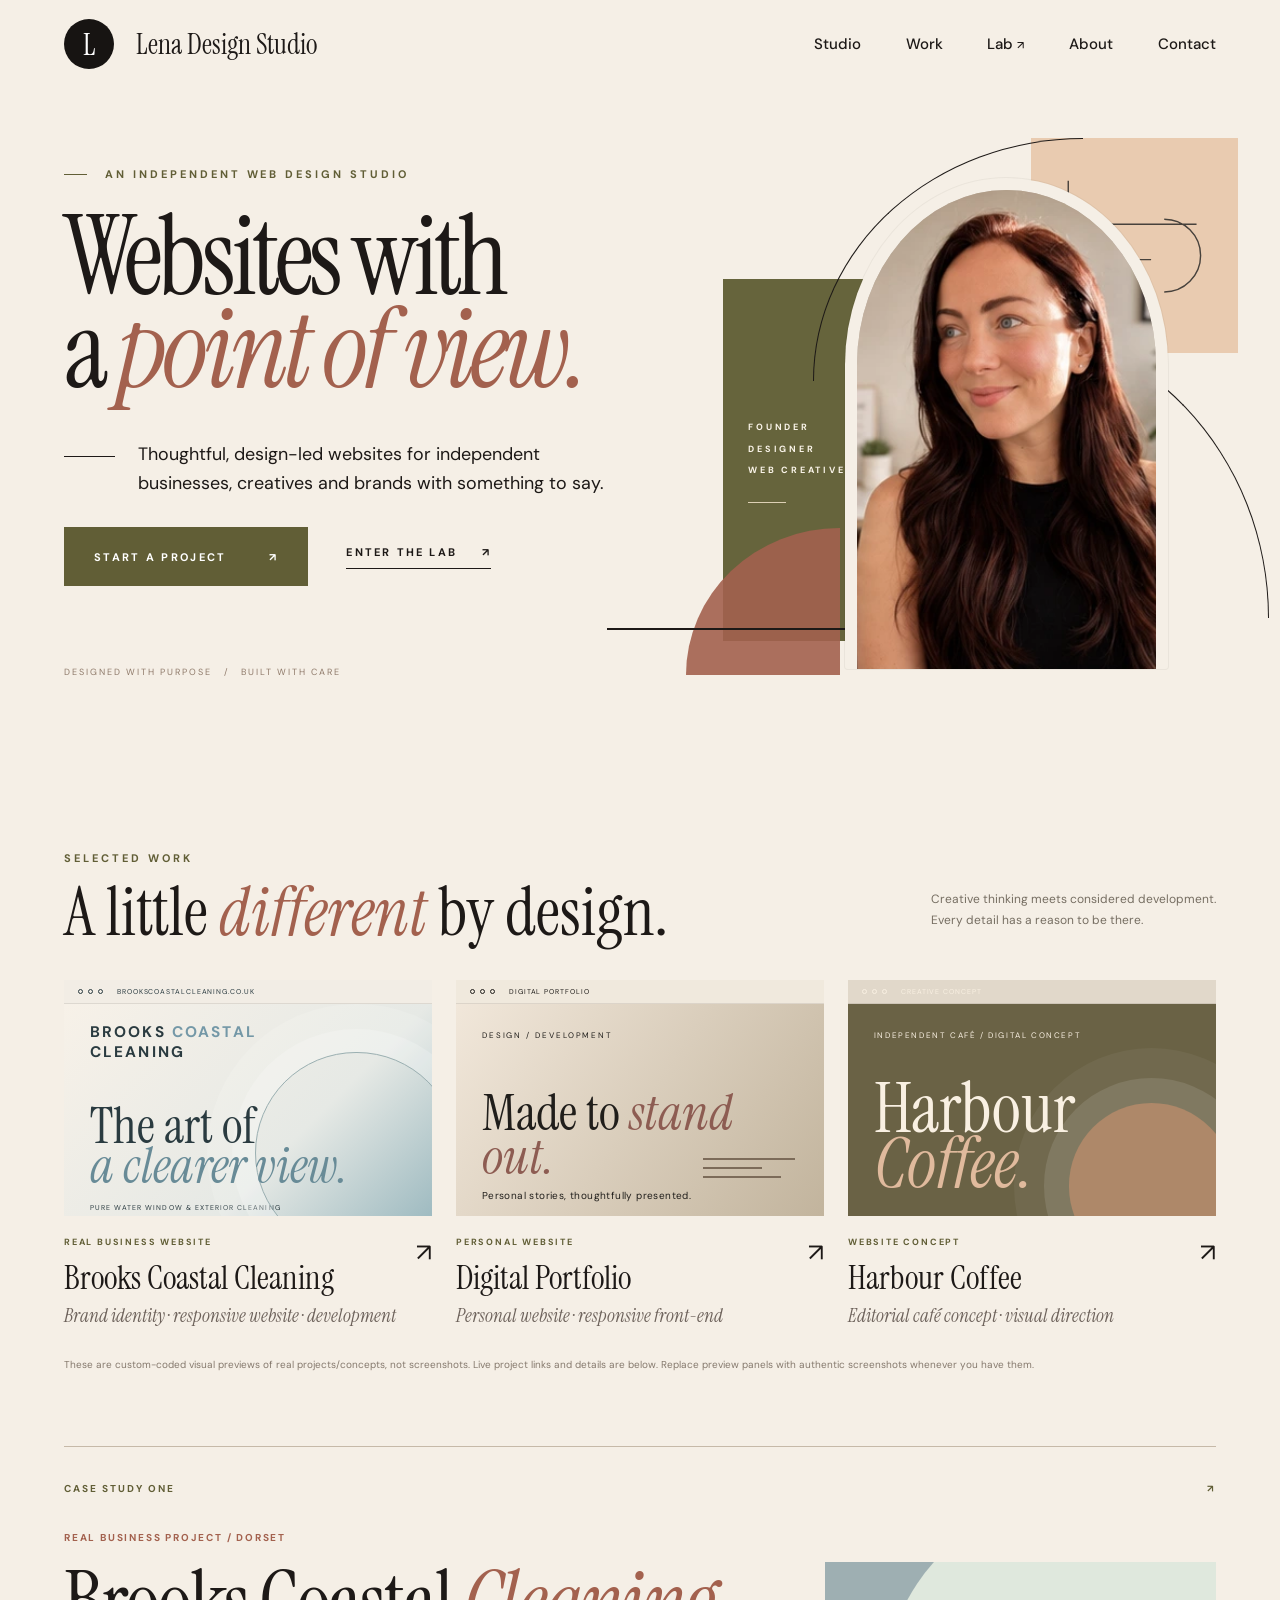
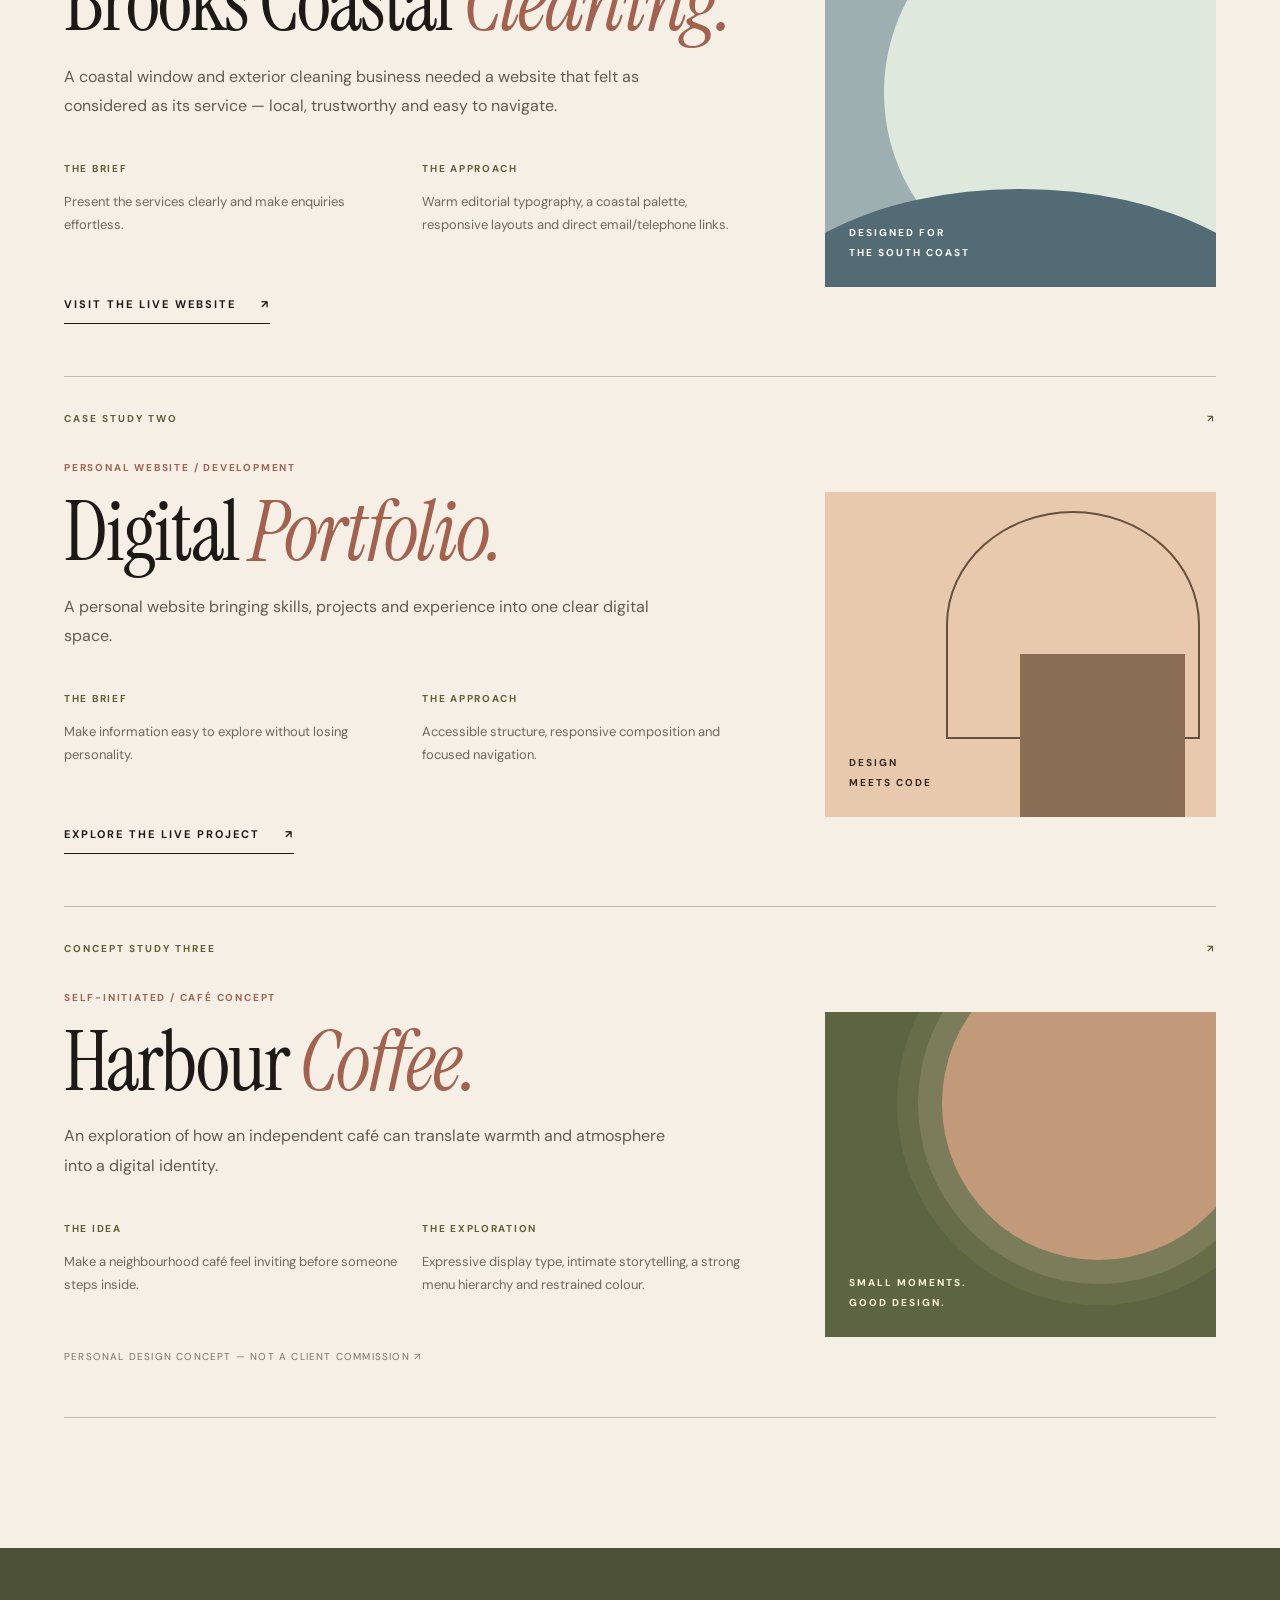
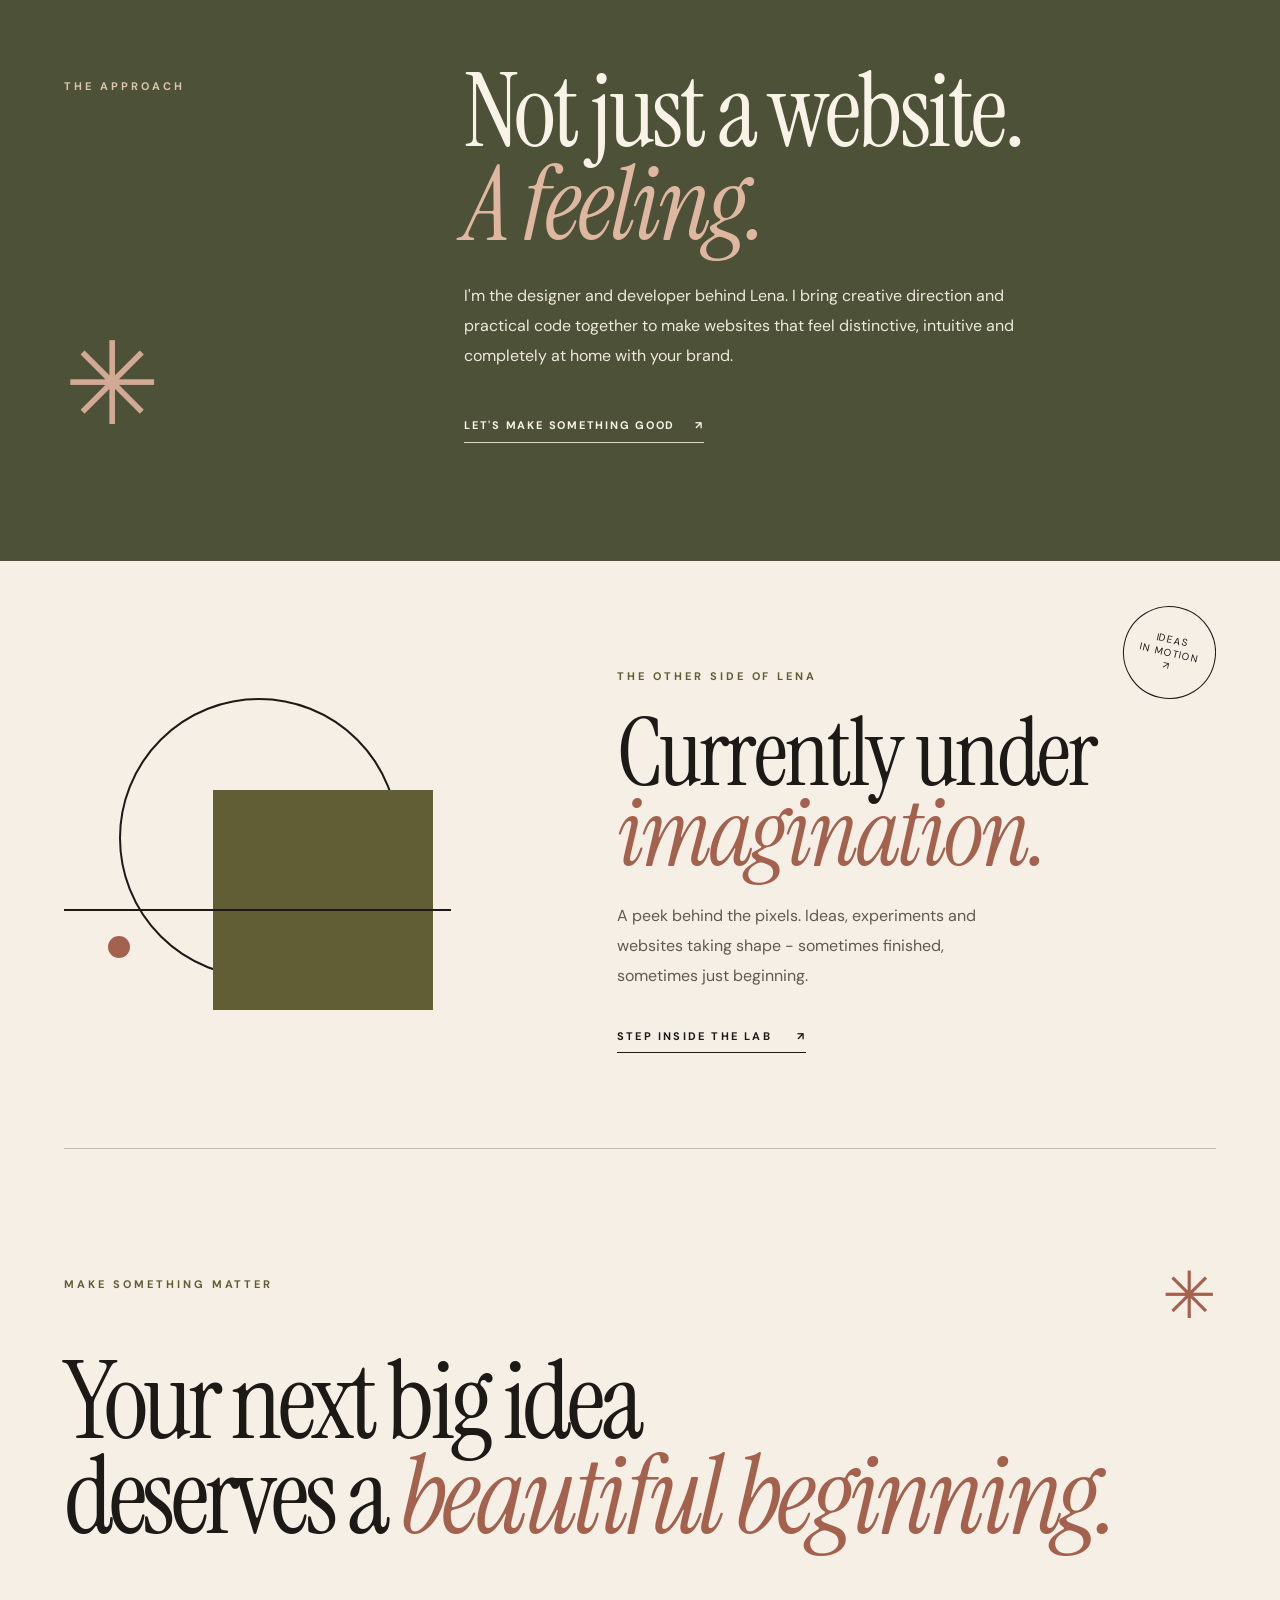
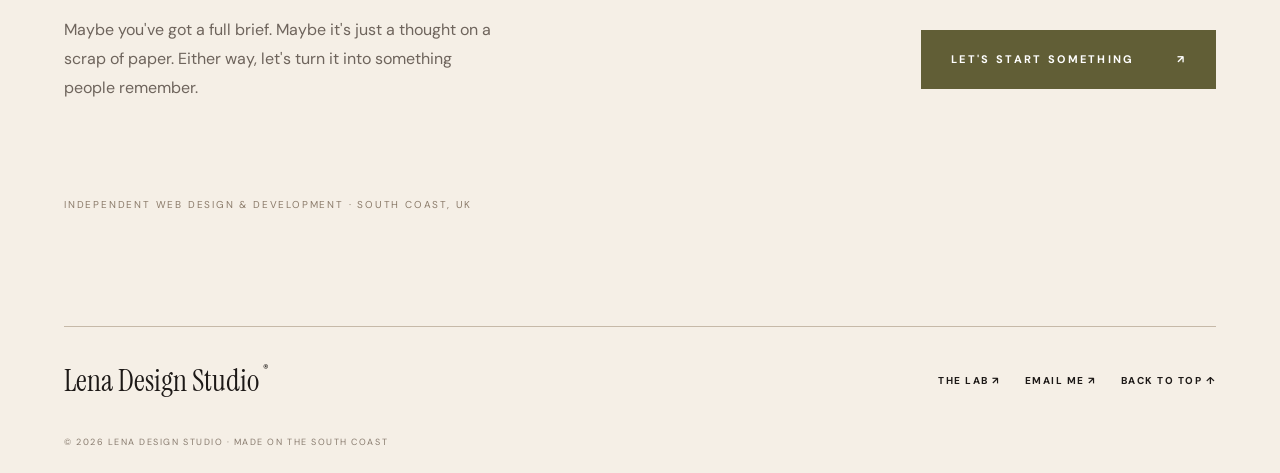
==== commit 277e92a1: "Add Harbour Coffee concept study to case studies Added a new case study for Harbour Coffee with a li" ====
--- a/index.html
+++ b/index.html
@@ -61,7 +61,11 @@
           <div class="project-image preview-portfolio"><div class="mini-browser"><span></span><span></span><span></span><small>DIGITAL PORTFOLIO</small></div><div class="mini-portfolio-content"><small>DESIGN / DEVELOPMENT</small><strong>Made to <i>stand out.</i></strong><p>Personal stories, thoughtfully presented.</p><div class="mini-lines"><b></b><b></b><b></b></div></div><span class="project-overlay">DISCOVER THE PROJECT ↗</span></div>
           <div class="project-meta"><div><p>PERSONAL WEBSITE</p><h3>Digital Portfolio</h3><span>Personal website · responsive front-end</span></div><span class="project-arrow" aria-hidden="true">↗</span></div>
         </a>
-        <a class="project-card" href="#case-harbour" aria-label="Read about the Harbour Coffee concept">
+<a class="project-card"
+   href="https://jasments.github.io/COFFEEshop/"
+   target="_blank"
+   rel="noopener noreferrer"
+   aria-label="Visit Harbour Coffee website">
           <div class="project-image preview-coffee"><div class="mini-browser"><span></span><span></span><span></span><small>CREATIVE CONCEPT</small></div><div class="mini-coffee-content"><small>INDEPENDENT CAFÉ / DIGITAL CONCEPT</small><strong>Harbour<br><i>Coffee.</i></strong><div class="coffee-orb" aria-hidden="true"></div><span>TAKE A MOMENT, STAY A WHILE.</span></div><span class="project-overlay">DISCOVER THE CONCEPT ↗</span></div>
           <div class="project-meta"><div><p>WEBSITE CONCEPT</p><h3>Harbour Coffee</h3><span>Editorial café concept · visual direction</span></div><span class="project-arrow" aria-hidden="true">↗</span></div>
         </a>
@@ -70,7 +74,14 @@
       <div class="case-studies" aria-label="Selected project case studies">
         <article class="case-study" id="case-brooks"><div class="case-number">CASE STUDY ONE <span>↗</span></div><div class="case-main"><div><span class="case-kicker">REAL BUSINESS PROJECT / DORSET</span><h3>Brooks Coastal <em>Cleaning.</em></h3><p class="case-summary">A coastal window and exterior cleaning business needed a website that felt as considered as its service — local, trustworthy and easy to navigate.</p><div class="case-facts"><div><b>THE BRIEF</b><p>Present the services clearly and make enquiries effortless.</p></div><div><b>THE APPROACH</b><p>Warm editorial typography, a coastal palette, responsive layouts and direct email/telephone links.</p></div></div><a class="case-link" href="https://www.brookscoastalcleaning.co.uk" target="_blank" rel="noopener noreferrer">VISIT THE LIVE WEBSITE <span aria-hidden="true">↗</span></a></div><div class="case-art case-art-coastal"><span>DESIGNED FOR<br>THE SOUTH COAST</span><div class="case-sun"></div><div class="case-wave"></div></div></div></article>
         <article class="case-study" id="case-portfolio"><div class="case-number">CASE STUDY TWO <span>↗</span></div><div class="case-main"><div><span class="case-kicker">PERSONAL WEBSITE / DEVELOPMENT</span><h3>Digital <em>Portfolio.</em></h3><p class="case-summary">A personal website bringing skills, projects and experience into one clear digital space.</p><div class="case-facts"><div><b>THE BRIEF</b><p>Make information easy to explore without losing personality.</p></div><div><b>THE APPROACH</b><p>Accessible structure, responsive composition and focused navigation.</p></div></div><a class="case-link" href="https://jasments.github.io/Jasmins-CV-new/" target="_blank" rel="noopener noreferrer">EXPLORE THE LIVE PROJECT <span aria-hidden="true">↗</span></a></div><div class="case-art case-art-portfolio"><span>DESIGN<br>MEETS CODE</span><div class="case-outline"></div><div class="case-solid"></div></div></div></article>
-        <article class="case-study" id="case-harbour"><div class="case-number">CONCEPT STUDY THREE <span>↗</span></div><div class="case-main"><div><span class="case-kicker">SELF-INITIATED / CAFÉ CONCEPT</span><h3>Harbour <em>Coffee.</em></h3><p class="case-summary">An exploration of how an independent café can translate warmth and atmosphere into a digital identity.</p><div class="case-facts"><div><b>THE IDEA</b><p>Make a neighbourhood café feel inviting before someone steps inside.</p></div><div><b>THE EXPLORATION</b><p>Expressive display type, intimate storytelling, a strong menu hierarchy and restrained colour.</p></div></div><span class="case-concept">PERSONAL DESIGN CONCEPT — NOT A CLIENT COMMISSION</span></div><div class="case-art case-art-coffee"><span>SMALL MOMENTS.<br>GOOD DESIGN.</span><div class="case-coffee-circle"></div></div></div></article>
+        <article class="case-study" id="case-harbour"><div class="case-number">CONCEPT STUDY THREE <span>↗</span></div><div class="case-main"><div><span class="case-kicker">SELF-INITIATED / CAFÉ CONCEPT</span><h3>Harbour <em>Coffee.</em></h3><p class="case-summary">An exploration of how an independent café can translate warmth and atmosphere into a digital identity.</p><div class="case-facts"><div><b>THE IDEA</b><p>Make a neighbourhood café feel inviting before someone steps inside.</p></div><div><b>THE EXPLORATION</b><p>Expressive display type, intimate storytelling, a strong menu hierarchy and restrained colour.</p></div></div>
+<a class="case-concept"
+   href="YOUR-WEBSITE-URL"
+   target="_blank"
+   rel="noopener noreferrer">
+  PERSONAL DESIGN CONCEPT — NOT A CLIENT COMMISSION ↗
+</a>
+</div><div class="case-art case-art-coffee"><span>SMALL MOMENTS.<br>GOOD DESIGN.</span><div class="case-coffee-circle"></div></div></div></article>
       </div>
     </section>
 
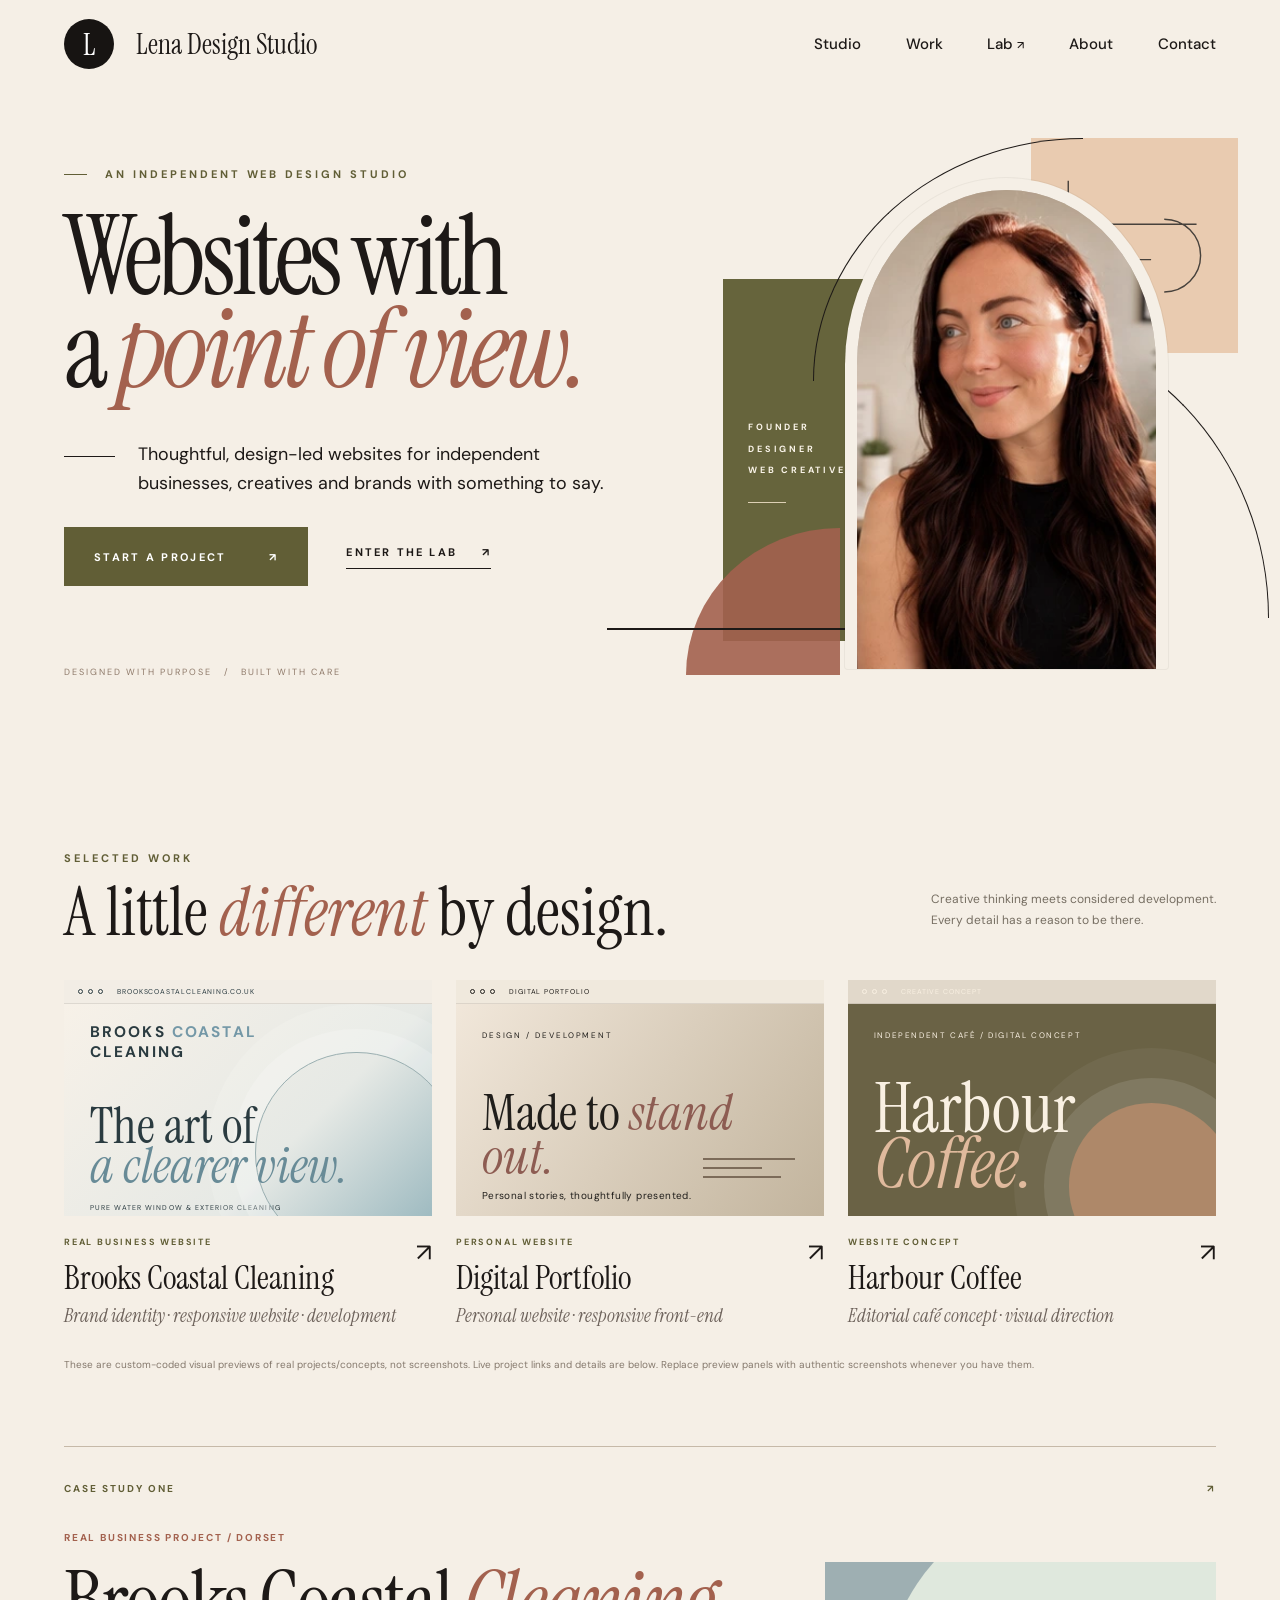
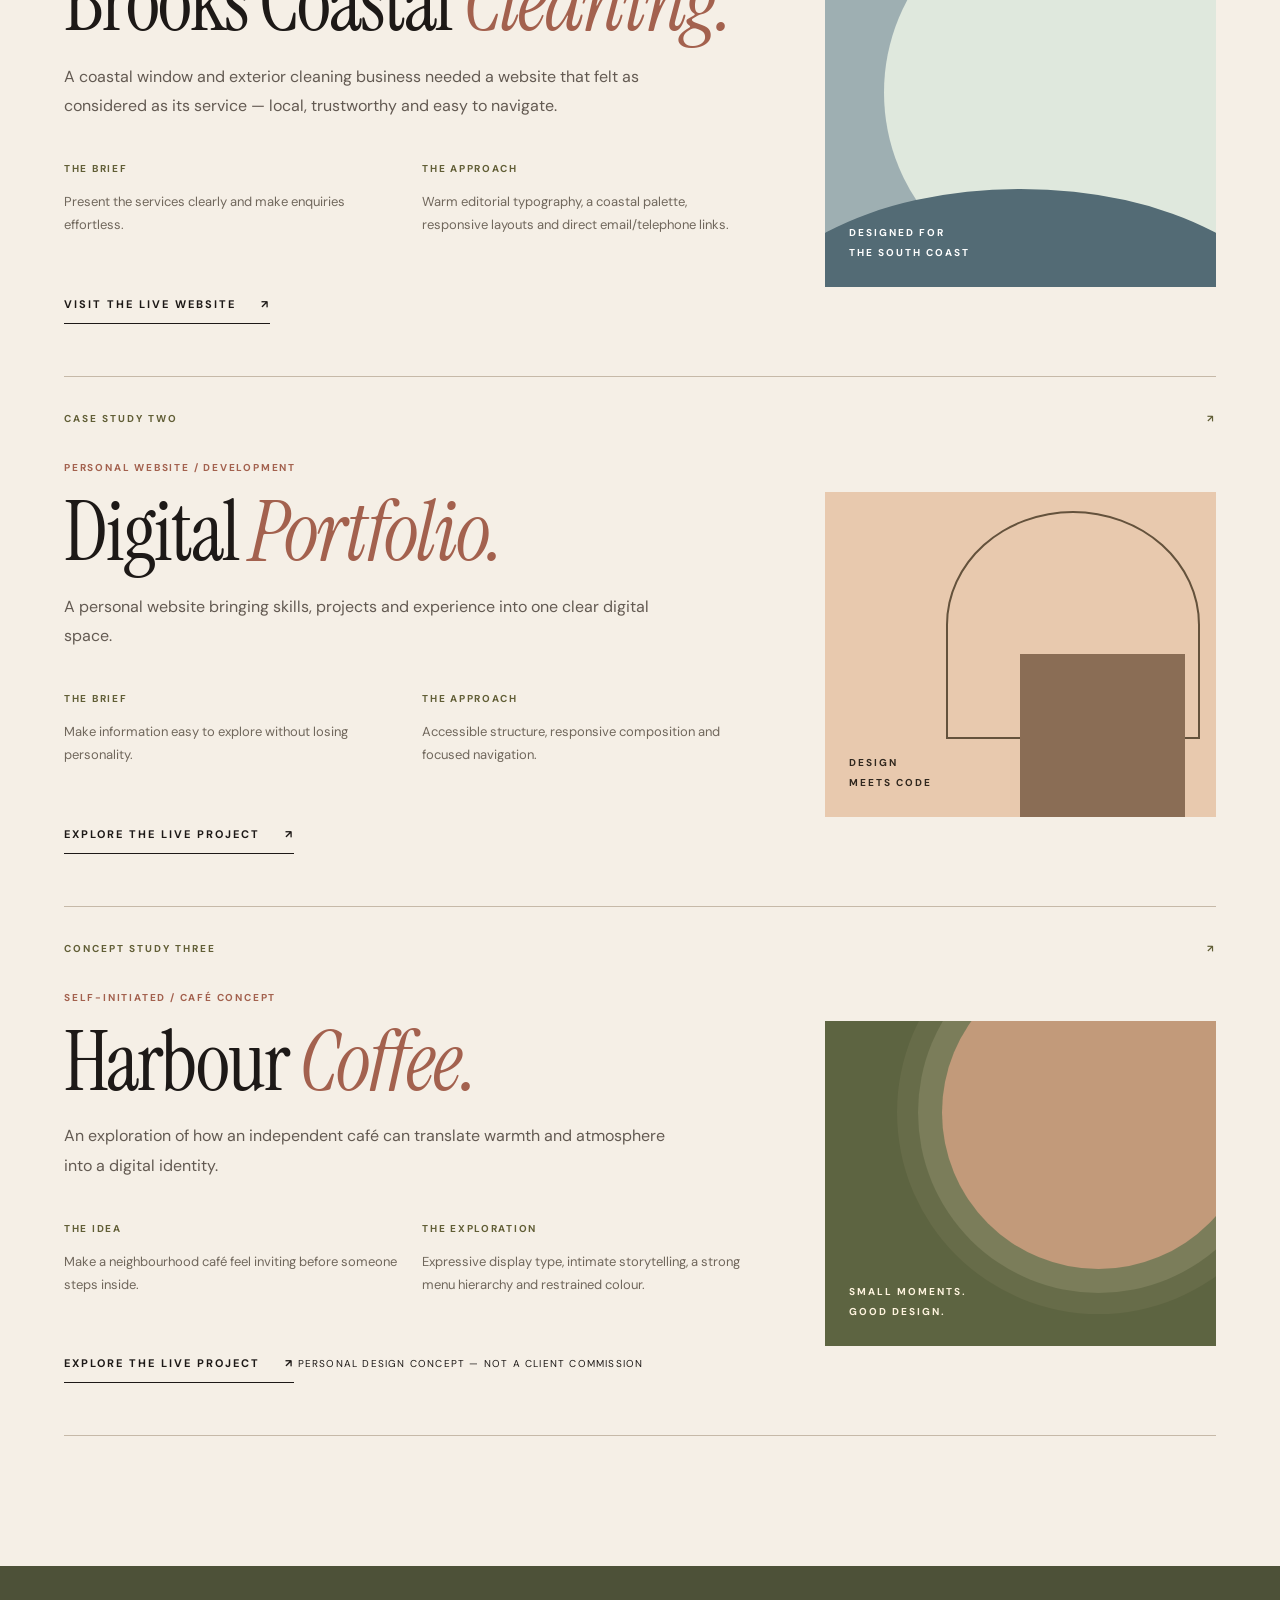
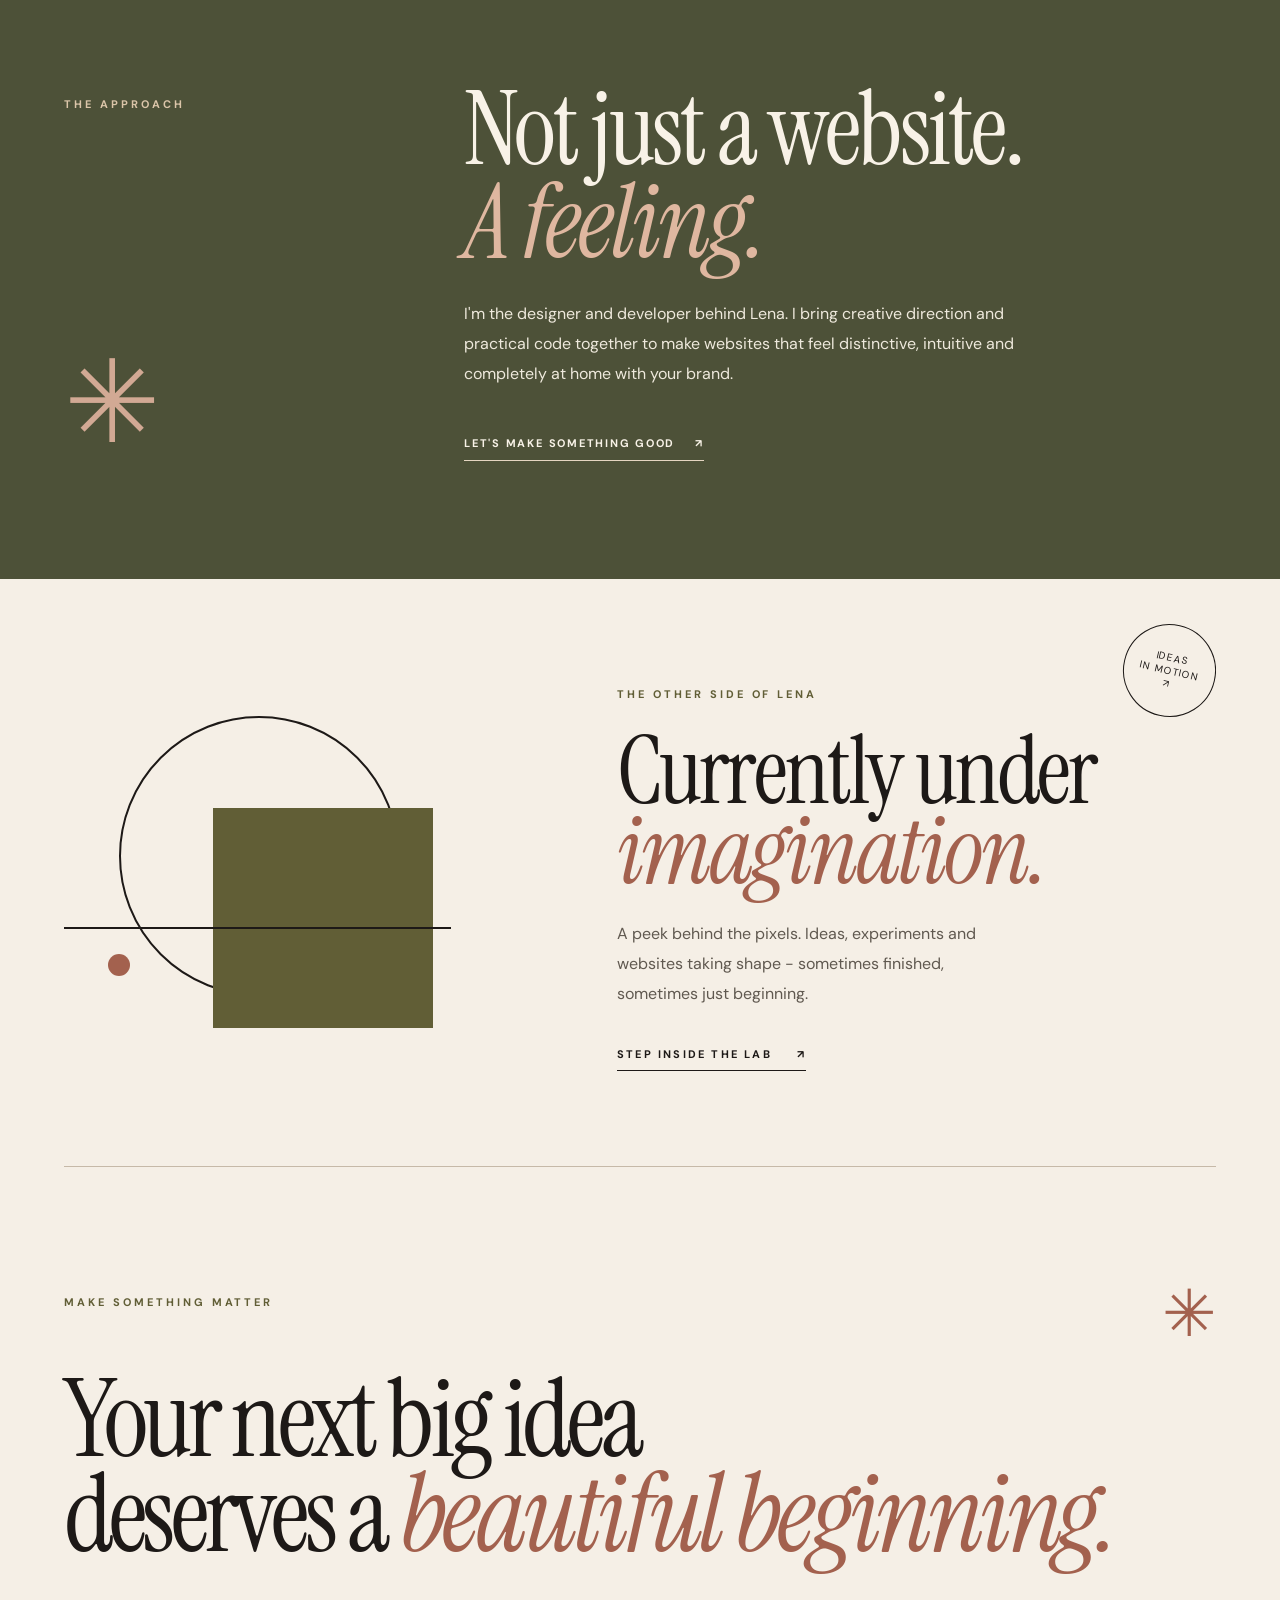
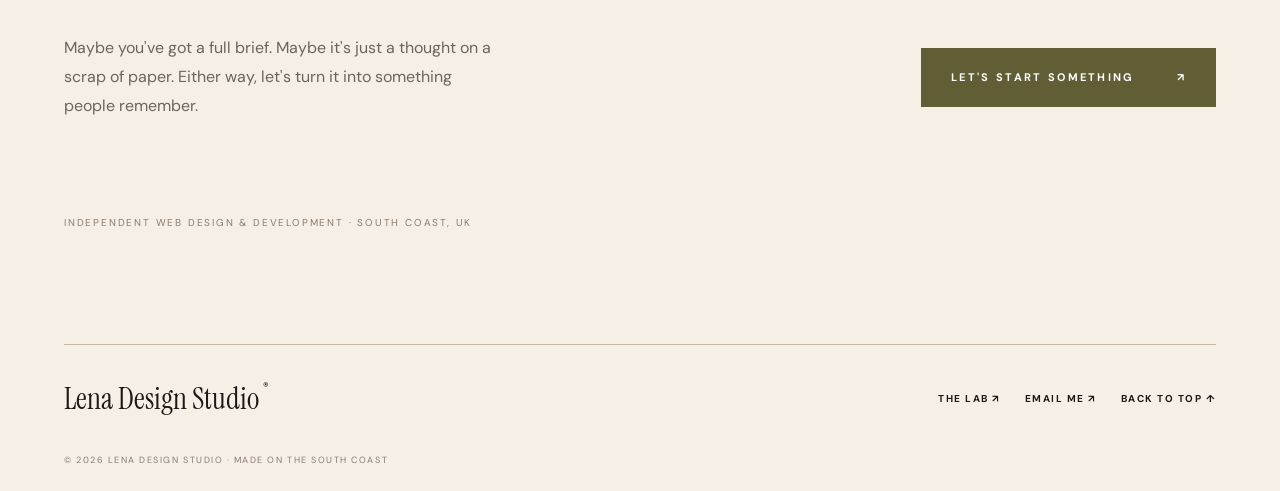
==== commit ea4a055a: "Revise case studies and links in index.html Updated case study links and descriptions for better cla" ====
--- a/index.html
+++ b/index.html
@@ -75,12 +75,19 @@
         <article class="case-study" id="case-brooks"><div class="case-number">CASE STUDY ONE <span>↗</span></div><div class="case-main"><div><span class="case-kicker">REAL BUSINESS PROJECT / DORSET</span><h3>Brooks Coastal <em>Cleaning.</em></h3><p class="case-summary">A coastal window and exterior cleaning business needed a website that felt as considered as its service — local, trustworthy and easy to navigate.</p><div class="case-facts"><div><b>THE BRIEF</b><p>Present the services clearly and make enquiries effortless.</p></div><div><b>THE APPROACH</b><p>Warm editorial typography, a coastal palette, responsive layouts and direct email/telephone links.</p></div></div><a class="case-link" href="https://www.brookscoastalcleaning.co.uk" target="_blank" rel="noopener noreferrer">VISIT THE LIVE WEBSITE <span aria-hidden="true">↗</span></a></div><div class="case-art case-art-coastal"><span>DESIGNED FOR<br>THE SOUTH COAST</span><div class="case-sun"></div><div class="case-wave"></div></div></div></article>
         <article class="case-study" id="case-portfolio"><div class="case-number">CASE STUDY TWO <span>↗</span></div><div class="case-main"><div><span class="case-kicker">PERSONAL WEBSITE / DEVELOPMENT</span><h3>Digital <em>Portfolio.</em></h3><p class="case-summary">A personal website bringing skills, projects and experience into one clear digital space.</p><div class="case-facts"><div><b>THE BRIEF</b><p>Make information easy to explore without losing personality.</p></div><div><b>THE APPROACH</b><p>Accessible structure, responsive composition and focused navigation.</p></div></div><a class="case-link" href="https://jasments.github.io/Jasmins-CV-new/" target="_blank" rel="noopener noreferrer">EXPLORE THE LIVE PROJECT <span aria-hidden="true">↗</span></a></div><div class="case-art case-art-portfolio"><span>DESIGN<br>MEETS CODE</span><div class="case-outline"></div><div class="case-solid"></div></div></div></article>
         <article class="case-study" id="case-harbour"><div class="case-number">CONCEPT STUDY THREE <span>↗</span></div><div class="case-main"><div><span class="case-kicker">SELF-INITIATED / CAFÉ CONCEPT</span><h3>Harbour <em>Coffee.</em></h3><p class="case-summary">An exploration of how an independent café can translate warmth and atmosphere into a digital identity.</p><div class="case-facts"><div><b>THE IDEA</b><p>Make a neighbourhood café feel inviting before someone steps inside.</p></div><div><b>THE EXPLORATION</b><p>Expressive display type, intimate storytelling, a strong menu hierarchy and restrained colour.</p></div></div>
-<a class="case-concept"
-   href="YOUR-WEBSITE-URL"
+
+<a class="case-link"
+   href="https://jasments.github.io/COFFEEshop/"
    target="_blank"
    rel="noopener noreferrer">
-  PERSONAL DESIGN CONCEPT — NOT A CLIENT COMMISSION ↗
+  EXPLORE THE LIVE PROJECT
+  <span aria-hidden="true">↗</span>
 </a>
+
+<p class="case-concept">
+  PERSONAL DESIGN CONCEPT — NOT A CLIENT COMMISSION
+</p>
+
 </div><div class="case-art case-art-coffee"><span>SMALL MOMENTS.<br>GOOD DESIGN.</span><div class="case-coffee-circle"></div></div></div></article>
       </div>
     </section>
--- a/styles.css
+++ b/styles.css
@@ -26,3 +26,14 @@
 @media(max-width:800px){.case-main{grid-template-columns:1fr .8fr;gap:4%}.case-art{height:270px}.case-main h3{font-size:clamp(53px,8vw,80px)}}
 @media(max-width:620px){.mini-coastal-content strong{font-size:clamp(46px,12vw,73px)}.mini-portfolio-content strong{font-size:clamp(50px,11vw,78px)}.mini-coffee-content strong{font-size:clamp(66px,16vw,95px)}.case-studies{margin-top:45px}.case-main{display:flex;flex-direction:column;align-items:stretch}.case-main h3{font-size:70px}.case-art{height:220px;order:-1;margin-bottom:25px}.case-facts{gap:15px;margin:24px 0}.case-summary{font-size:14px}.contact-section h2{font-size:clamp(63px,12.5vw,85px)}.contact-mark{font-size:48px}.contact-foot{margin-top:50px}}
 @media(prefers-reduced-motion:reduce){.hero-art .art-arc-one,.hero-art .art-arc-two,.hero-art .art-rust,.hero-art .art-tan,.lab-abstract .abstract-ring,.lab-abstract .abstract-dot{animation:none!important}}
+
+.case-concept {
+  display: inline-block;
+  text-decoration: none;
+  color: inherit;
+  transition: opacity 0.3s ease;
+}
+
+.case-concept:hover {
+  opacity: 0.6;
+}
